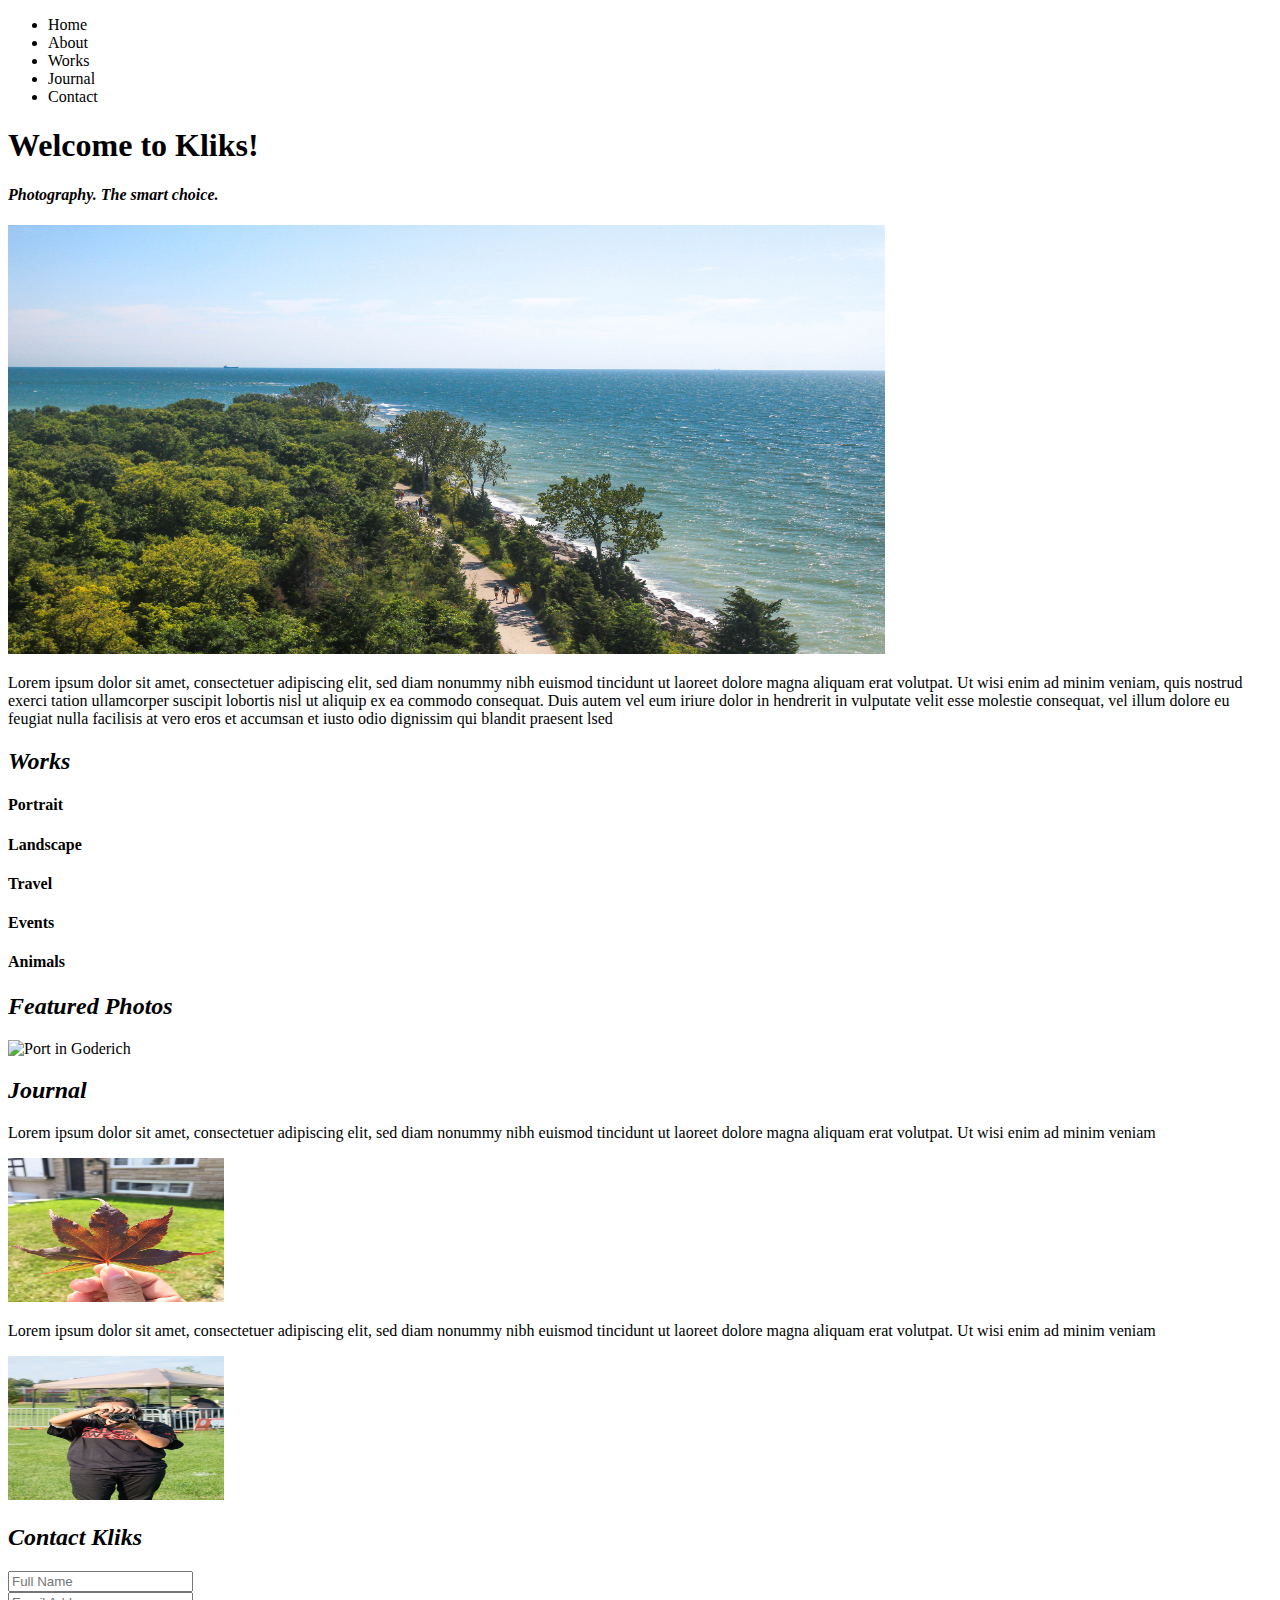
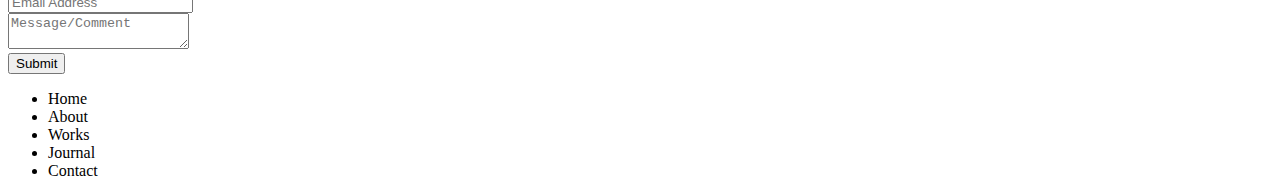
==== index.html @ 3dd7a5d6 "First update - adding all the files and images" ====
<!DOCTYPE html>
<html lang="en">
<head>
    <meta charset="UTF-8">
    <meta http-equiv="X-UA-Compatible" content="IE=edge">
    <meta name="viewport" content="width=device-width, initial-scale=1.0">
    <link href="css/main.css" rel="stylesheet" type="text/css">
    <link rel="icon" type="image/png" href="images/favicon.ico"/>
    <title>Welcome to Kliks Photograhy</title>
</head>
<body>
    <h1 class="hidden">Welcome to Kliks Photography</h1>
    <a class="hidden" href="#content">Skip to content</a>
    <header>
        <nav aria-label="Main Navigation">
            <h3 class="hidden">Main Navigation</h3>
            <ul>
                <li>Home</li>
                <li>About</li>
                <li>Works</li>
                <li>Journal</li>
                <li>Contact</li>
            </ul>
            <h1> Welcome to Kliks!</h1>
            <h4><i>Photography. The smart choice.</i></h4>
        </nav>
    </header>
    <main id="content">
            <img src="images/homepage_banner.jpg" alt="Forest in the middle of the water" width="877" height="429">
        <section>
            <h2 class="hidden">Overview of the website</h2>
            <p>Lorem ipsum dolor sit amet, consectetuer adipiscing elit, sed diam nonummy nibh euismod tincidunt ut laoreet dolore magna aliquam erat volutpat. Ut wisi enim ad minim veniam, quis nostrud exerci tation ullamcorper suscipit lobortis nisl ut aliquip ex ea commodo consequat. Duis autem vel eum iriure dolor in hendrerit in vulputate velit esse molestie consequat, vel illum dolore eu feugiat nulla facilisis at vero eros et accumsan et iusto odio dignissim qui blandit praesent lsed</p>
        </section>
        <nav aria-label="Overview for Works">
            <h2><i>Works</i></h2>
            <h4>Portrait</h4>
            <h4>Landscape</h4>
            <h4>Travel</h4>
            <h4>Events</h4>
            <h4>Animals</h4>
        </nav>
         <nav aria-label="Compilation of Featured Photos">
            <h2><i>Featured Photos</i></h2>
            <section>
                <h3 class="hidden">Compiled Photos to Display in the Homepage</h3>
                <img src="images/featured_photos_homepage.jpg" alt="Port in Goderich" width="864" height="615">
            </section>
        </nav>
        <nav aria-label="List of Most Recent Journal">
            <h2><i>Journal</i></h2>
            <section>
                <h3 class="hidden">Overview for Journal</h3>
                <p>Lorem ipsum dolor sit amet, consectetuer adipiscing elit, sed diam nonummy nibh euismod tincidunt ut laoreet dolore magna aliquam erat volutpat. Ut wisi enim ad minim veniam</p>
                <img src="images/journal_two.jpeg" alt="Port in Goderich" width="216" height="144">
                <p>Lorem ipsum dolor sit amet, consectetuer adipiscing elit, sed diam nonummy nibh euismod tincidunt ut laoreet dolore magna aliquam erat volutpat. Ut wisi enim ad minim veniam</p>
                <img src="images/journal_three.jpeg" alt="Port in Goderich" width="216" height="144">
            </section>
        </nav>
        <nav aria-label="Contact Form in the Homepage">
            <h2><i>Contact Kliks</i></h2>
            <section>
                <h3 class="hidden">Contact Form</h3>
                <form action="email.php" method="POST" enctype="text/plain">
                    <input name="fullName" type="text" placeholder="Full Name"><br>
                   <input name="emailAddress" type="text" placeholder="Email Address"><br>
                    <textarea name="msg" placeholder=Message/Comment></textarea><br>
                    <input name="submit" type="submit" value="Submit">
                </form>
            </section>
        </nav>
        <footer>
            <nav aria-label="Footer Navigation">
                <h3 class="hidden">Footer Navigation</h3>
                <ul>
                    <li>Home</li>
                    <li>About</li>
                    <li>Works</li>
                    <li>Journal</li>
                    <li>Contact</li>
                </ul>
                </nav>
        </footer>
        </main>
</body>
</html>
---- css/main.css ----
.hidden {
    display: none;
}
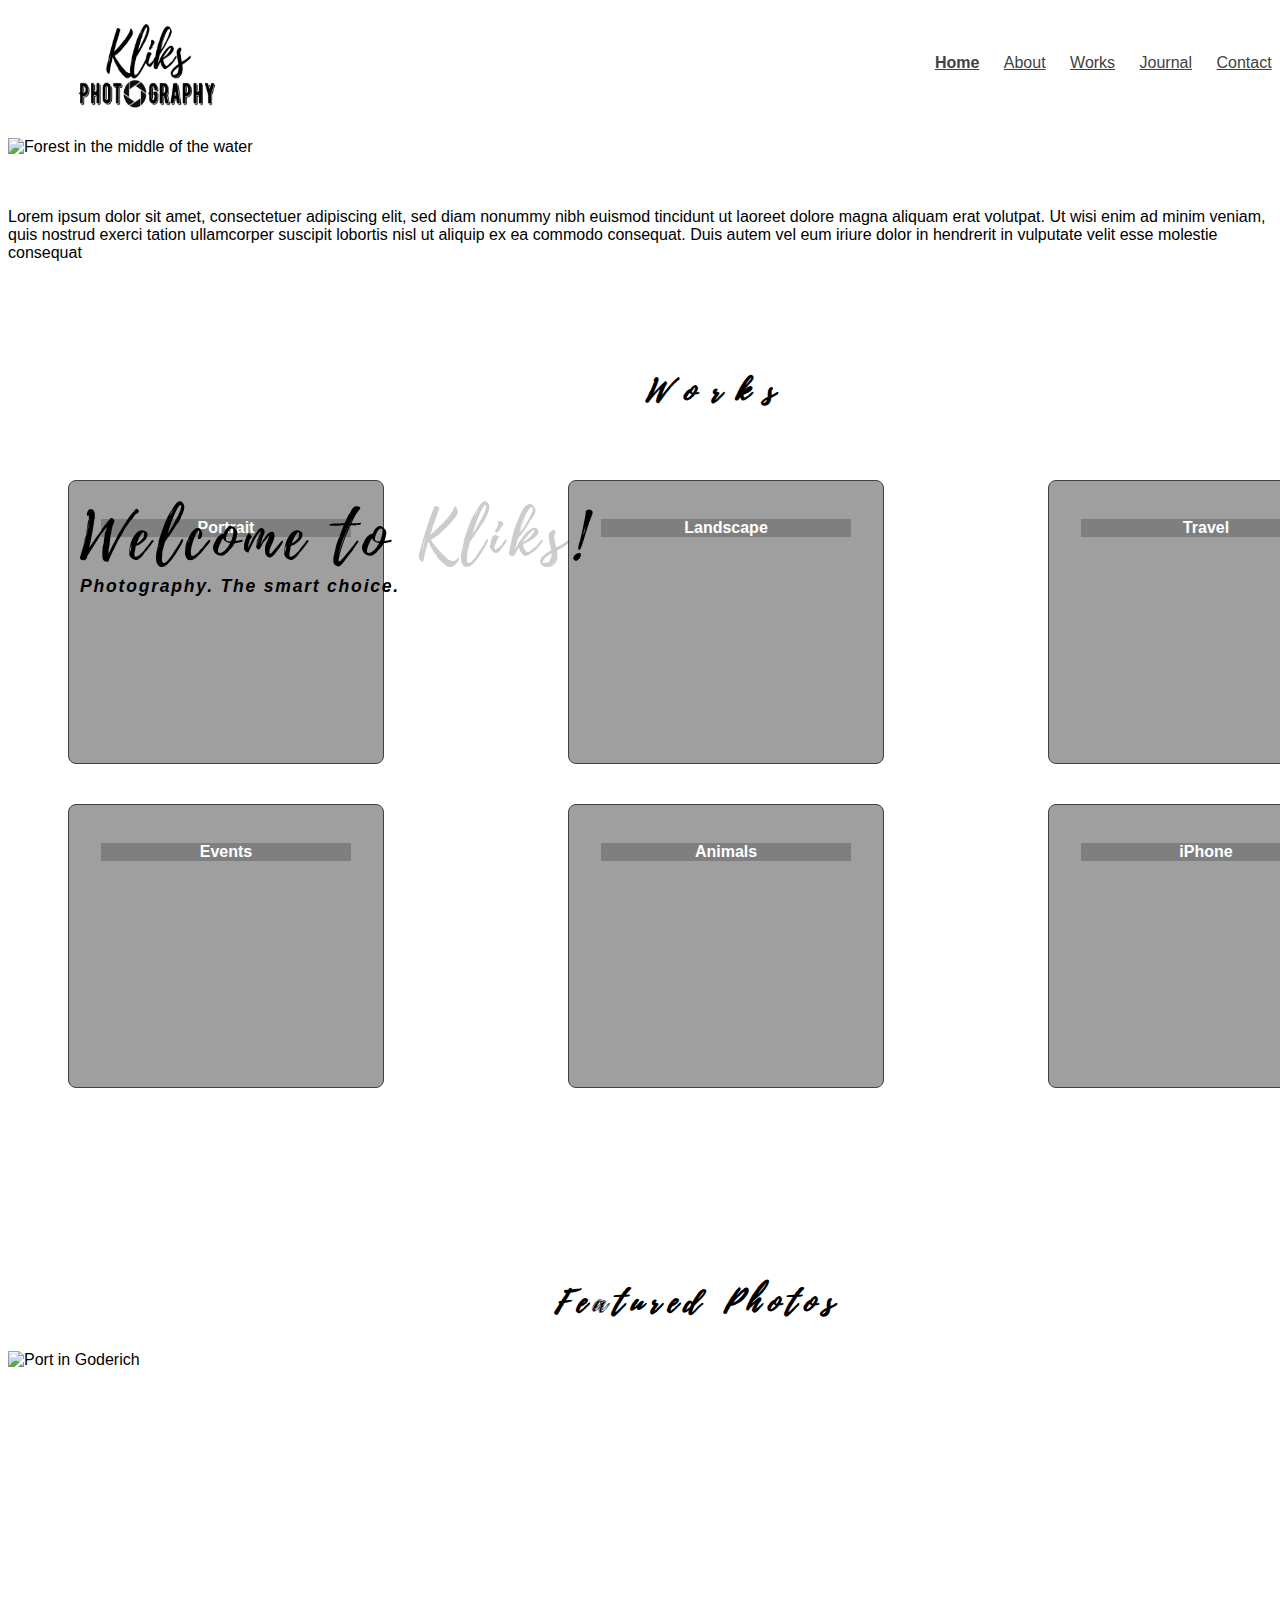
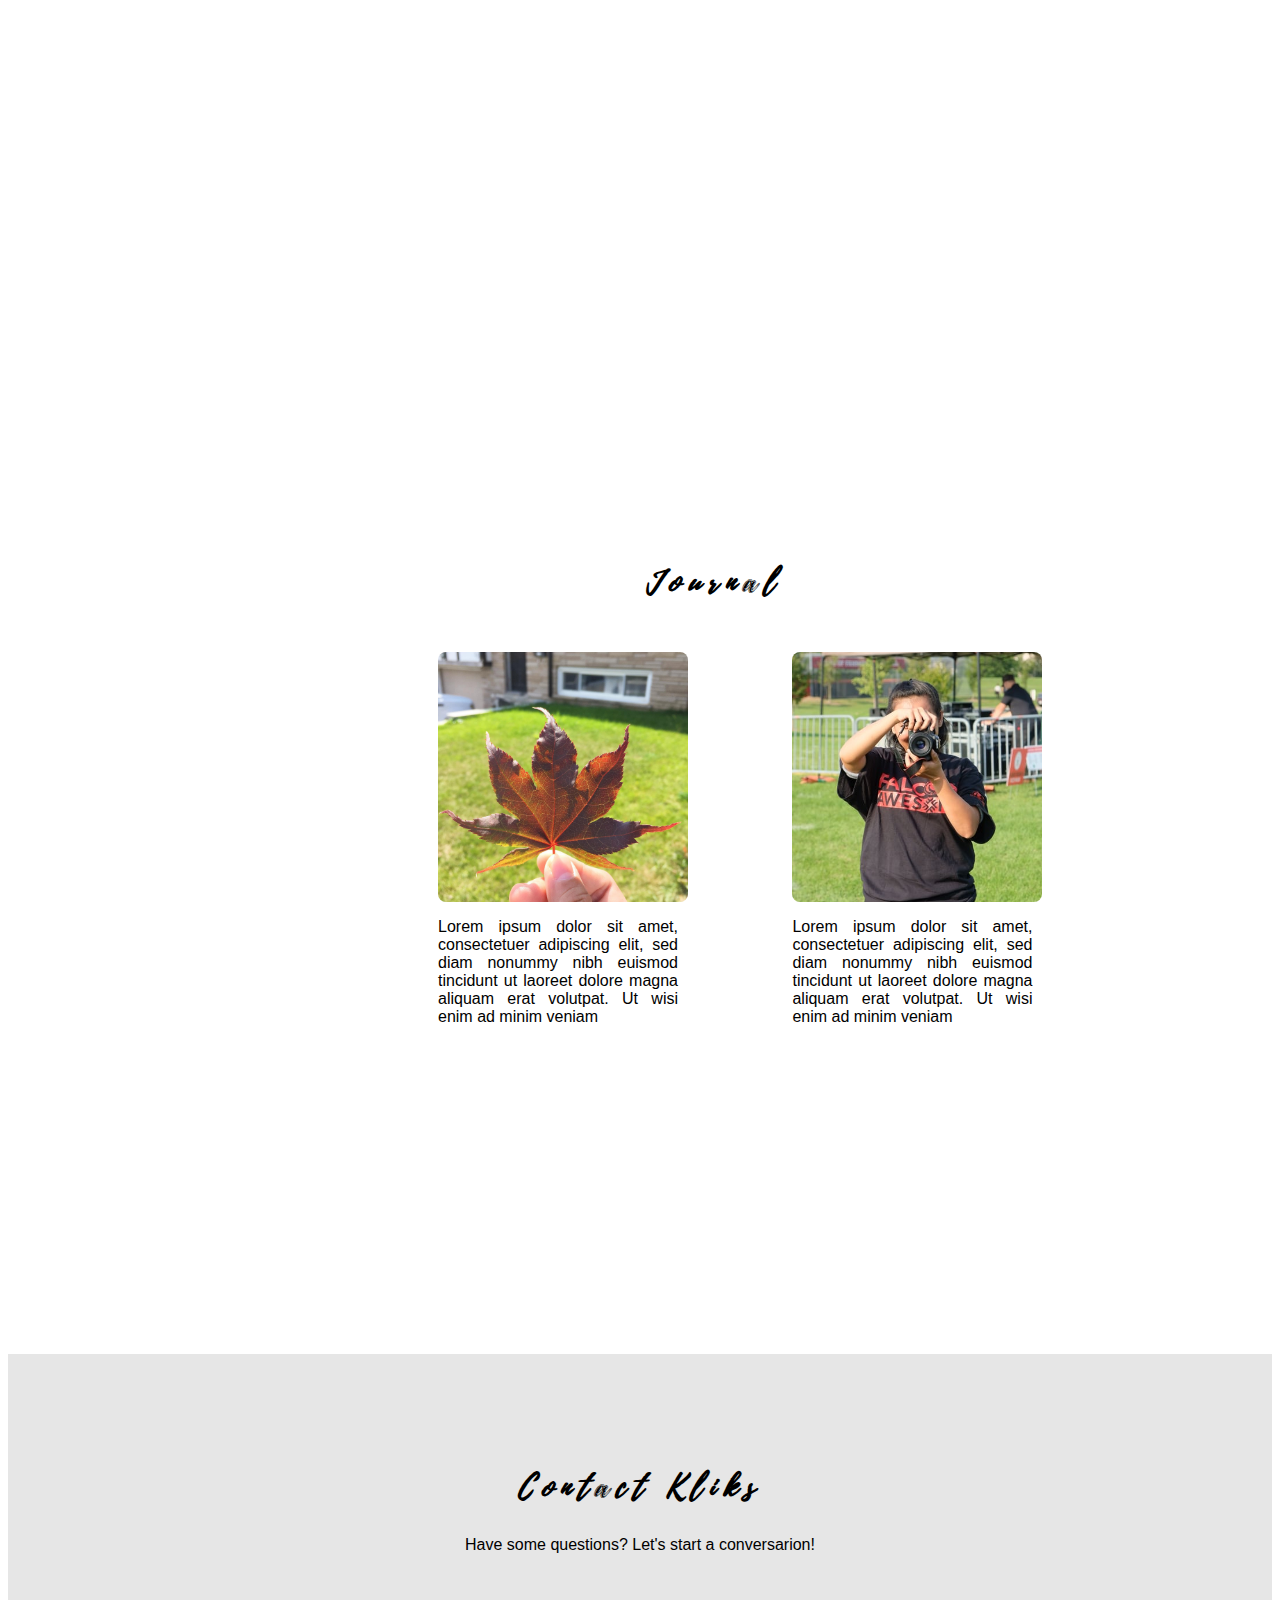
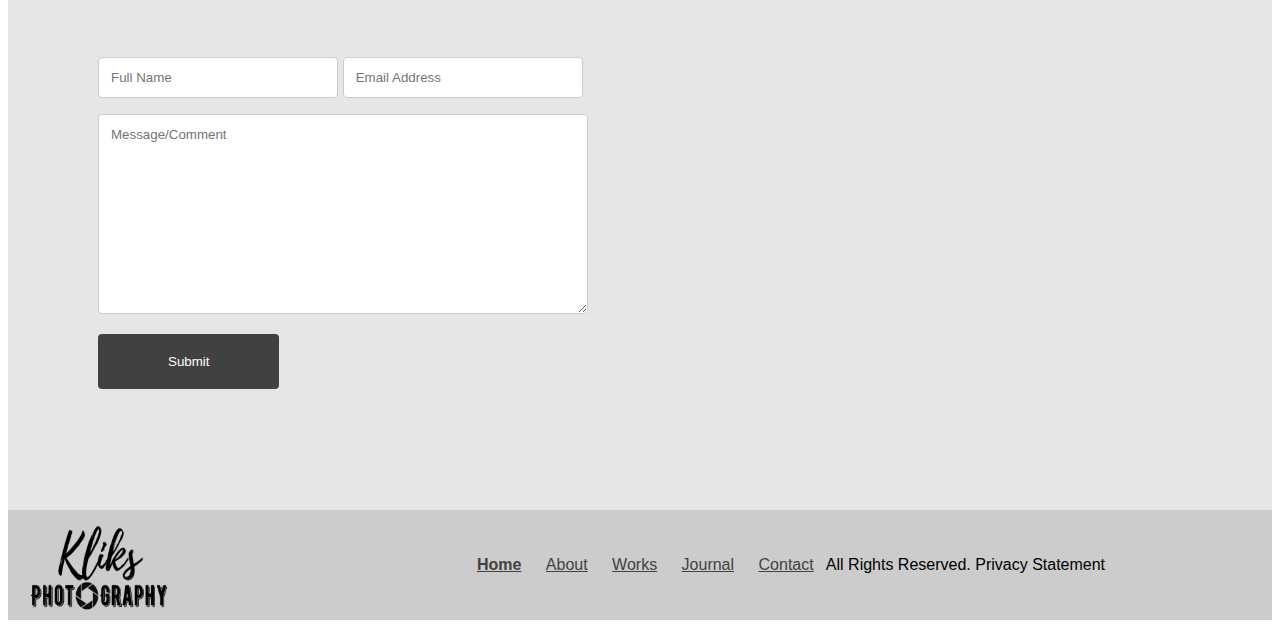
==== commit 29c6c62b: "adding files and folders for FIP" ====
--- a/index.html
+++ b/index.html
@@ -5,6 +5,7 @@
     <meta http-equiv="X-UA-Compatible" content="IE=edge">
     <meta name="viewport" content="width=device-width, initial-scale=1.0">
     <link href="css/main.css" rel="stylesheet" type="text/css">
+    <link href="https://fonts.googleapis.com/css2?family=Dancing+Script&display=swap" rel="stylesheet">
     <link rel="icon" type="image/png" href="images/favicon.ico"/>
     <title>Welcome to Kliks Photograhy</title>
 </head>
@@ -12,73 +13,123 @@
     <h1 class="hidden">Welcome to Kliks Photography</h1>
     <a class="hidden" href="#content">Skip to content</a>
     <header>
-        <nav aria-label="Main Navigation">
+        <div class="logo-con">
+            <a href="kliksphotography.com"> <img src="images/kliks-logo1.png" class="logo-img" alt="Logo of Kliks Photoraphy"> </a> 
+       </div>
+        <nav class="header-nav" aria-label="Main Navigation">
             <h3 class="hidden">Main Navigation</h3>
-            <ul>
-                <li>Home</li>
-                <li>About</li>
-                <li>Works</li>
-                <li>Journal</li>
-                <li>Contact</li>
+            <ul class="header-nav-ul">
+                <li><b><a href="">Home</a></b></li>
+                <li><a href="">About</a></li>
+                <li><a href="">Works</a></li>
+                <li><a href="">Journal</a></li>
+                 <li><a href="">Contact</a></li>
             </ul>
-            <h1> Welcome to Kliks!</h1>
-            <h4><i>Photography. The smart choice.</i></h4>
         </nav>
     </header>
     <main id="content">
-            <img src="images/homepage_banner.jpg" alt="Forest in the middle of the water" width="877" height="429">
+        <nav>
+        <h2 class="banner-text-main"> Welcome to <span>Kliks</span>!</h2>
+        <h4 class="banner-sub-text"><i>Photography. The smart choice.</i></h4>
+            <img src="images/homepage_banner.png" class="banner-img-con" alt="Forest in the middle of the water">
+        </nav>
         <section>
             <h2 class="hidden">Overview of the website</h2>
-            <p>Lorem ipsum dolor sit amet, consectetuer adipiscing elit, sed diam nonummy nibh euismod tincidunt ut laoreet dolore magna aliquam erat volutpat. Ut wisi enim ad minim veniam, quis nostrud exerci tation ullamcorper suscipit lobortis nisl ut aliquip ex ea commodo consequat. Duis autem vel eum iriure dolor in hendrerit in vulputate velit esse molestie consequat, vel illum dolore eu feugiat nulla facilisis at vero eros et accumsan et iusto odio dignissim qui blandit praesent lsed</p>
+            <br> <br>
+            <p>Lorem ipsum dolor sit amet, consectetuer adipiscing elit, sed diam nonummy nibh euismod tincidunt ut laoreet dolore magna aliquam erat volutpat. Ut wisi enim ad minim veniam, quis nostrud exerci tation ullamcorper suscipit lobortis nisl ut aliquip ex ea commodo consequat. Duis autem vel eum iriure dolor in hendrerit in vulputate velit esse molestie consequat</p>
+           
         </section>
-        <nav aria-label="Overview for Works">
-            <h2><i>Works</i></h2>
-            <h4>Portrait</h4>
-            <h4>Landscape</h4>
-            <h4>Travel</h4>
-            <h4>Events</h4>
-            <h4>Animals</h4>
-        </nav>
-         <nav aria-label="Compilation of Featured Photos">
-            <h2><i>Featured Photos</i></h2>
+        <div class="works-con">
+            <h2 class="works-title"><i>Works</i></h2>
+            <div class="portrait-con"><h4 class="portrait-text">Portrait</h4></div>
+            <div class="landscape-con"><h4 class="landscape-text">Landscape</h4></div>
+            <div class="travel-con"><h4 class="travel-text">Travel</h4></div>
+            <div class="events-con"><h4 class="travel-text">Events</h4></div>
+            <div class="animals-con"><h4 class="travel-text">Animals</h4></div>
+            <div class="iphone-con"><h4 class="iphone-text">iPhone</h4></div>
+        </div>
+         <nav class ="featured-con">
+            <h2 class="featured-text"><i>Featured Photos</i></h2>
             <section>
                 <h3 class="hidden">Compiled Photos to Display in the Homepage</h3>
-                <img src="images/featured_photos_homepage.jpg" alt="Port in Goderich" width="864" height="615">
+                <img src="images/featured_photos_homepage.jpg" class="featured-banner" alt="Port in Goderich">
             </section>
         </nav>
-        <nav aria-label="List of Most Recent Journal">
-            <h2><i>Journal</i></h2>
+        <nav class="journal-parent">
+            <h2 class="journal-text"><i>Journal</i></h2>
             <section>
                 <h3 class="hidden">Overview for Journal</h3>
-                <p>Lorem ipsum dolor sit amet, consectetuer adipiscing elit, sed diam nonummy nibh euismod tincidunt ut laoreet dolore magna aliquam erat volutpat. Ut wisi enim ad minim veniam</p>
-                <img src="images/journal_two.jpeg" alt="Port in Goderich" width="216" height="144">
-                <p>Lorem ipsum dolor sit amet, consectetuer adipiscing elit, sed diam nonummy nibh euismod tincidunt ut laoreet dolore magna aliquam erat volutpat. Ut wisi enim ad minim veniam</p>
-                <img src="images/journal_three.jpeg" alt="Port in Goderich" width="216" height="144">
+            <div>
+                <div class="journal-container-01 journal-container">
+                    <div class="journal journal-01"></div>
+                    <p class="journal-text-01">Lorem ipsum dolor sit amet, consectetuer adipiscing elit, sed diam nonummy nibh euismod tincidunt ut laoreet dolore magna aliquam erat volutpat. Ut wisi enim ad minim veniam</p>
+                </div>
+                <div class="journal-container">
+                    <div class="journal journal-02"></div>
+                    <p class="journal-text-02">Lorem ipsum dolor sit amet, consectetuer adipiscing elit, sed diam nonummy nibh euismod tincidunt ut laoreet dolore magna aliquam erat volutpat. Ut wisi enim ad minim veniam</p>
+                </div>
+                <!-- <img src="images/journal_two.jpeg" class="journal-02" alt="Port in Goderich"> -->
+            </div>
             </section>
         </nav>
-        <nav aria-label="Contact Form in the Homepage">
-            <h2><i>Contact Kliks</i></h2>
+        <!-- <nav class="contact-con">
+            <h2 class="contact-text"><i>Contact Kliks</i></h2>
             <section>
                 <h3 class="hidden">Contact Form</h3>
+            <div class="contact-form">
                 <form action="email.php" method="POST" enctype="text/plain">
                     <input name="fullName" type="text" placeholder="Full Name"><br>
                    <input name="emailAddress" type="text" placeholder="Email Address"><br>
                     <textarea name="msg" placeholder=Message/Comment></textarea><br>
                     <input name="submit" type="submit" value="Submit">
                 </form>
+            </div>
             </section>
-        </nav>
+        </nav> -->
         <footer>
-            <nav aria-label="Footer Navigation">
-                <h3 class="hidden">Footer Navigation</h3>
-                <ul>
-                    <li>Home</li>
-                    <li>About</li>
-                    <li>Works</li>
-                    <li>Journal</li>
-                    <li>Contact</li>
-                </ul>
-                </nav>
+            <section class="footer-container">
+                <h2 class="contact-text txt-center"><i>Contact Kliks</i></h2>
+                <p class="txt-center">Have some questions? Let's start a conversarion!</p>
+                <br><br>
+                <div class="col-half">
+                    <div class="contact-con">
+                        <h3 class="hidden">Contact Form</h3>
+                        <div class="contact-form">
+                            <form action="email.php" method="POST" enctype="text/plain">
+                                <input name="fullName" type="text" placeholder="Full Name" class="col-half">
+                                <input name="emailAddress" type="text" placeholder="Email Address" class="col-half">
+                                <textarea name="msg" placeholder=Message/Comment></textarea><br>
+                                <input name="submit" type="submit" value="Submit">
+                            </form>
+                        </div>
+                    </div>
+                </div>
+                <div class="col-half">
+                    <iframe src="https://www.google.com/maps/embed?pb=!1m18!1m12!1m3!1d186905.53562996848!2d-81.38870447590803!3d42.94879559486237!2m3!1f0!2f0!3f0!3m2!1i1024!2i768!4f13.1!3m3!1m2!1s0x882ef20ea88d9b0b%3A0x28c7d7699a056b95!2sLondon%2C%20ON!5e0!3m2!1sen!2sca!4v1636772631624!5m2!1sen!2sca" width="600" height="450" style="border:0;" allowfullscreen="" loading="lazy"></iframe>
+                </div>
+            </section>
+            <section class="footer-bottom">
+                <h2 class="hidden">Footer</h3>
+                <div class="col-30">
+                    <a href="kliksphotography.com"> <img src="images/kliks-logo1.png" class="logo-img" alt="Logo of Kliks Photoraphy"> </a> 
+                </div>
+                <div class="col-30">
+                    <nav class="footer-nav">
+                        <h3 class="hidden">Footer Navigation</h3>
+                        <ul class="footer-nav-ul">
+                            <li><b><a href="">Home</a></b></li>
+                            <li><a href="">About</a></li>
+                            <li><a href="">Works</a></li>
+                            <li><a href="">Journal</a></li>
+                            <li><a href="">Contact</a></li>
+                        </ul>
+                    </nav>
+                </div>
+                <div class="col-30">
+                    <p>All Rights Reserved. Privacy Statement</p>
+                </div>
+                
+            </section>
         </footer>
         </main>
 </body>
--- a/css/main.css
+++ b/css/main.css
@@ -1,3 +1,439 @@
+
+/* --------------------------------- Generic CSS --------------------------------- */
+
 .hidden {
     display: none;
+}
+
+ @font-face {
+    font-family: "banner-main-font";
+    src: url("../assets/PlaylistScript.otf");
+  }
+
+ body {
+     font-family: "Open sans", sans-serif;
+}
+
+a:visited {
+   color:rgb(66, 65, 65);
+}
+
+
+.col-half{
+   display: inline-block;
+   width: 49%;
+   vertical-align: middle;
+}
+
+.col-30{
+   display: inline-block;
+   width: 32%;
+   vertical-align: middle;
+}
+
+
+.txt-center{
+   text-align: center;
+}
+
+/* --------------------------------- Header --------------------------------- */
+
+.logo-con {
+    display: inline-block;
+    width: 200px;
+    height: 130px;
+    margin-left: 3em;
+}
+
+ .logo-img {
+    padding-top: 1em;
+    padding-left: 1em;
+    width: 150px;
+    height: 90px;
+}
+
+ .header-nav {
+   
+    display: inline-block;
+    width: 80%;
+    height: 100px;
+    vertical-align: top;
+    margin-top: 30px;
+}
+
+ .header-nav-ul {
+    float: right;
+}
+
+ .header-nav-ul li {
+    display: inline-block;
+    margin-left: 20px;
+}
+
+/* --------------------------------- Footer --------------------------------- */
+
+footer{
+   margin-top: 10%;
+}
+
+.contact-con {
+   padding: 20px 40px;
+   vertical-align: top;
+   padding-bottom: 40px;
+}
+
+.contact-text {
+   letter-spacing: .25em;
+   margin-top: 2em;
+   font-family: 'banner-main-font';
+   font-size: 1.9em;
+}
+textarea {
+   width: 100%;
+   height: 200px;
+}
+
+input[type=text], select, textarea {
+   padding: 12px;
+   border: 1px solid #ccc;
+   border-radius: 4px;
+   box-sizing: border-box;
+   margin-bottom: 16px;
+   font-family: inherit;
+}
+   
+input[type=submit] {
+   background-color:rgb(66, 65, 65);
+   color: white;
+   border: none;
+   border-radius: 4px;
+   padding: 20px 70px;
+}
+   
+input[type=submit]:hover {
+   background-color:lightgray;
+}
+
+.footer-container {
+   padding: 50px;
+   background-color: #e6e6e6;
+}
+
+.footer-bottom{
+   background-color: #cccccc;
+}
+
+.logo-footer-img {
+   margin: 50px 3em;
+   width: 150px;
+   height: 90px;
+}
+.footer-nav {
+   vertical-align: top;
+}
+
+.footer-nav-ul li {
+   display: inline-block;
+   margin-left: 20px;
+}
+
+
+/* --------------------------------- Homepage --------------------------------- */
+
+.banner-img-con {
+    width: 100%;
+    height: 700px;
+ }
+
+ .banner-text-main {
+    position: absolute;
+    font-family: "banner-main-font";
+    font-weight: normal;
+    font-size: 4em;
+    left: 80px;
+    bottom: 260px;
+    letter-spacing: .10em;
+ }
+
+ .banner-sub-text {
+    position: absolute;
+    left: 80px;
+    bottom: 280px;
+    letter-spacing: .10em;
+    font-size: 1.10em;
+ }
+
+ span {
+    color:rgba(0,0,0, .2)
+  }
+
+ .works-con {
+    width: 1400px;
+    height: 850px;
+    /*background-color: gray;*/
+ }
+
+ .works-title {
+    letter-spacing: .50em;
+    display: inline-block;
+    margin-left: 21em;
+    margin-top: 3em;
+    font-family: 'banner-main-font';
+    font-size: 1.9em;
+}
+
+ .portrait-con {
+    background-color: rgb(159, 159, 159);
+    width: 250px;
+    height: 250px;
+    margin: 2.5em 60px;
+    border: .05em solid rgb(66, 65, 65);
+    padding: 1em 2em;
+    border-radius: .50em;
+}
+
+ .portrait-text {
+    color: white;
+    vertical-align: text-bottom;
+    text-align: center;
+    vertical-align: text-bottom;
+    background-color: rgba(0,0,0, .2);
+}
+
+ .landscape-con{
+    background-color: rgb(159, 159, 159);
+    width: 250px;
+    height: 250px;
+    margin-left: 560px;
+    margin-top: -324px;
+    border: .05em solid rgb(66, 65, 65);
+    padding: 1em 2em;
+    border-radius: .50em;
+ }
+
+ .landscape-text {
+    color: white;
+    vertical-align: text-bottom;
+    text-align: center;
+    vertical-align: text-bottom;
+    background-color: rgba(0,0,0, .2);
+}
+
+ .travel-con{
+    background-color: rgb(159, 159, 159);
+    width: 250px;
+    height: 250px;
+    margin-left: 1040px;
+    margin-top: -284px;
+    border: .05em solid rgb(66, 65, 65);
+    padding: 1em 2em;
+    border-radius: .50em;
+ }
+
+ .travel-text {
+    color: white;
+    vertical-align: text-bottom;
+    text-align: center;
+    vertical-align: text-bottom;
+    background-color: rgba(0,0,0, .2);
+}
+
+ .events-con {
+    background-color: rgb(159, 159, 159);
+    width: 250px;
+    height: 250px;
+    margin: 2.5em 60px;
+    border: .05em solid rgb(66, 65, 65);
+    padding: 1em 2em;
+    border-radius: .50em;
+}
+
+ .events-text {
+    color: white;
+    vertical-align: text-bottom;
+    text-align: center;
+    vertical-align: text-bottom;
+    background-color: rgba(0,0,0, .2);
+}
+
+ .animals-con{
+    background-color: rgb(159, 159, 159);
+    width: 250px;
+    height: 250px;
+    margin-left: 560px;
+    margin-top: -324px;
+    border: .05em solid rgb(66, 65, 65);
+    padding: 1em 2em;
+    border-radius: .50em;
+ }
+
+ .animals-text {
+    color: white;
+    vertical-align: text-bottom;
+    text-align: center;
+    vertical-align: text-bottom;
+    background-color: rgba(0,0,0, .2);
+}
+
+ .iphone-con{
+    background-color: rgb(159, 159, 159);
+    width: 250px;
+    height: 250px;
+    margin-left: 1040px;
+    margin-top: -284px;
+    border: .05em solid rgb(66, 65, 65);
+    padding: 1em 2em;
+    border-radius: .50em;
+ }
+
+ .iphone-text {
+    color: white;
+    vertical-align: text-bottom;
+    text-align: center;
+    vertical-align: text-bottom;
+    background-color: rgba(0,0,0, .2);
+}
+
+ .featured-con {
+    width: 1400px;
+    height: 850px;
+    /*background-color: lightslategray*/
+}
+
+.featured-text {
+   letter-spacing: .25em;
+   display: inline-block;
+   margin-left: 18em;
+   margin-top: 5em;
+   font-family: 'banner-main-font';
+   font-size: 1.9em;
+}
+
+.featured-banner {
+   width: 100%;
+   height: 700px;
+}
+
+.journal-parent {
+   /* background-color:rgb(159, 159, 159); */
+   width: 1400px;
+   height: 850px;
+
+}
+
+.journal-text {
+   letter-spacing: .25em;
+   display: inline-block;
+   margin-left: 21em;
+   margin-top: 6em;
+   font-family: 'banner-main-font';
+   font-size: 1.9em;
+}
+
+.journal {
+   margin-top: 20px;
+   height: 250px;
+   width: 250px;
+   background-size: cover;
+   background-repeat: no-repeat;
+   background-position: center;
+   align-content: center;
+   border-radius: .50em;
+}
+
+.journal-container{
+   display: inline-block;
+   margin-right: 100px;
+}
+
+.journal-container-01 {
+  margin-left: 430px;
+}
+
+
+.journal-01 {
+   background-image: url("../images/journal_one.jpeg");
+      /* width: 250px;
+      height: 250px;
+      margin-left: 15em;
+      margin-top: 1em;
+      border-radius: .50em; */
+}
+
+.journal-text-01 {
+   text-align: justify;
+   width: 240px;
+   height: 10px;
+   
+}
+
+.journal-02 {
+   background-image: url("../images/journal_two.jpeg");
+   /* width: 250px;
+   height: 250px;
+   margin-left: 52em;
+   margin-top: -48em;
+   border-radius: .50em; */
+}
+   
+
+.journal-text-02 {
+   text-align: justify;
+   width: 240px;
+   height: 10px;
+ 
+}
+
+
+/* --------------------------------- About Page --------------------------------- */
+
+
+.hello-there-text {
+   /* background-color: burlywood; */
+   font-family: "banner-main-font";
+   text-align: center;
+   font-size: 10em;
+   font-weight:100;
+   letter-spacing: .10em;
+}
+
+.hello-there-con {
+   width: 100%;
+   height: 210px;
+   margin-top: 100px;
+}
+
+.about-page-main-text {
+   text-decoration:rgb(77, 77, 77);
+   text-align: center;
+   margin-bottom: 100px;
+}
+
+.about-titles {
+   text-align: center;
+   font-size: 40px;
+   text-decoration:rgb(77, 77, 77);
+   font-weight: lighter;
+}
+
+.about-dianne-page {
+   background-color:wheat;
+   display: inline-block;
+   width: 100%;
+   height: 900px;
+}
+
+.meet-dianne-text {
+   height: 300px;
+   padding: 50px;
+   box-sizing: border-box;
+}
+
+.dianne-gallery {
+   background-color: #f7f7f7;
+   vertical-align: top;
+}
+
+.dianne-gallery img{
+   max-width: 31%;
 }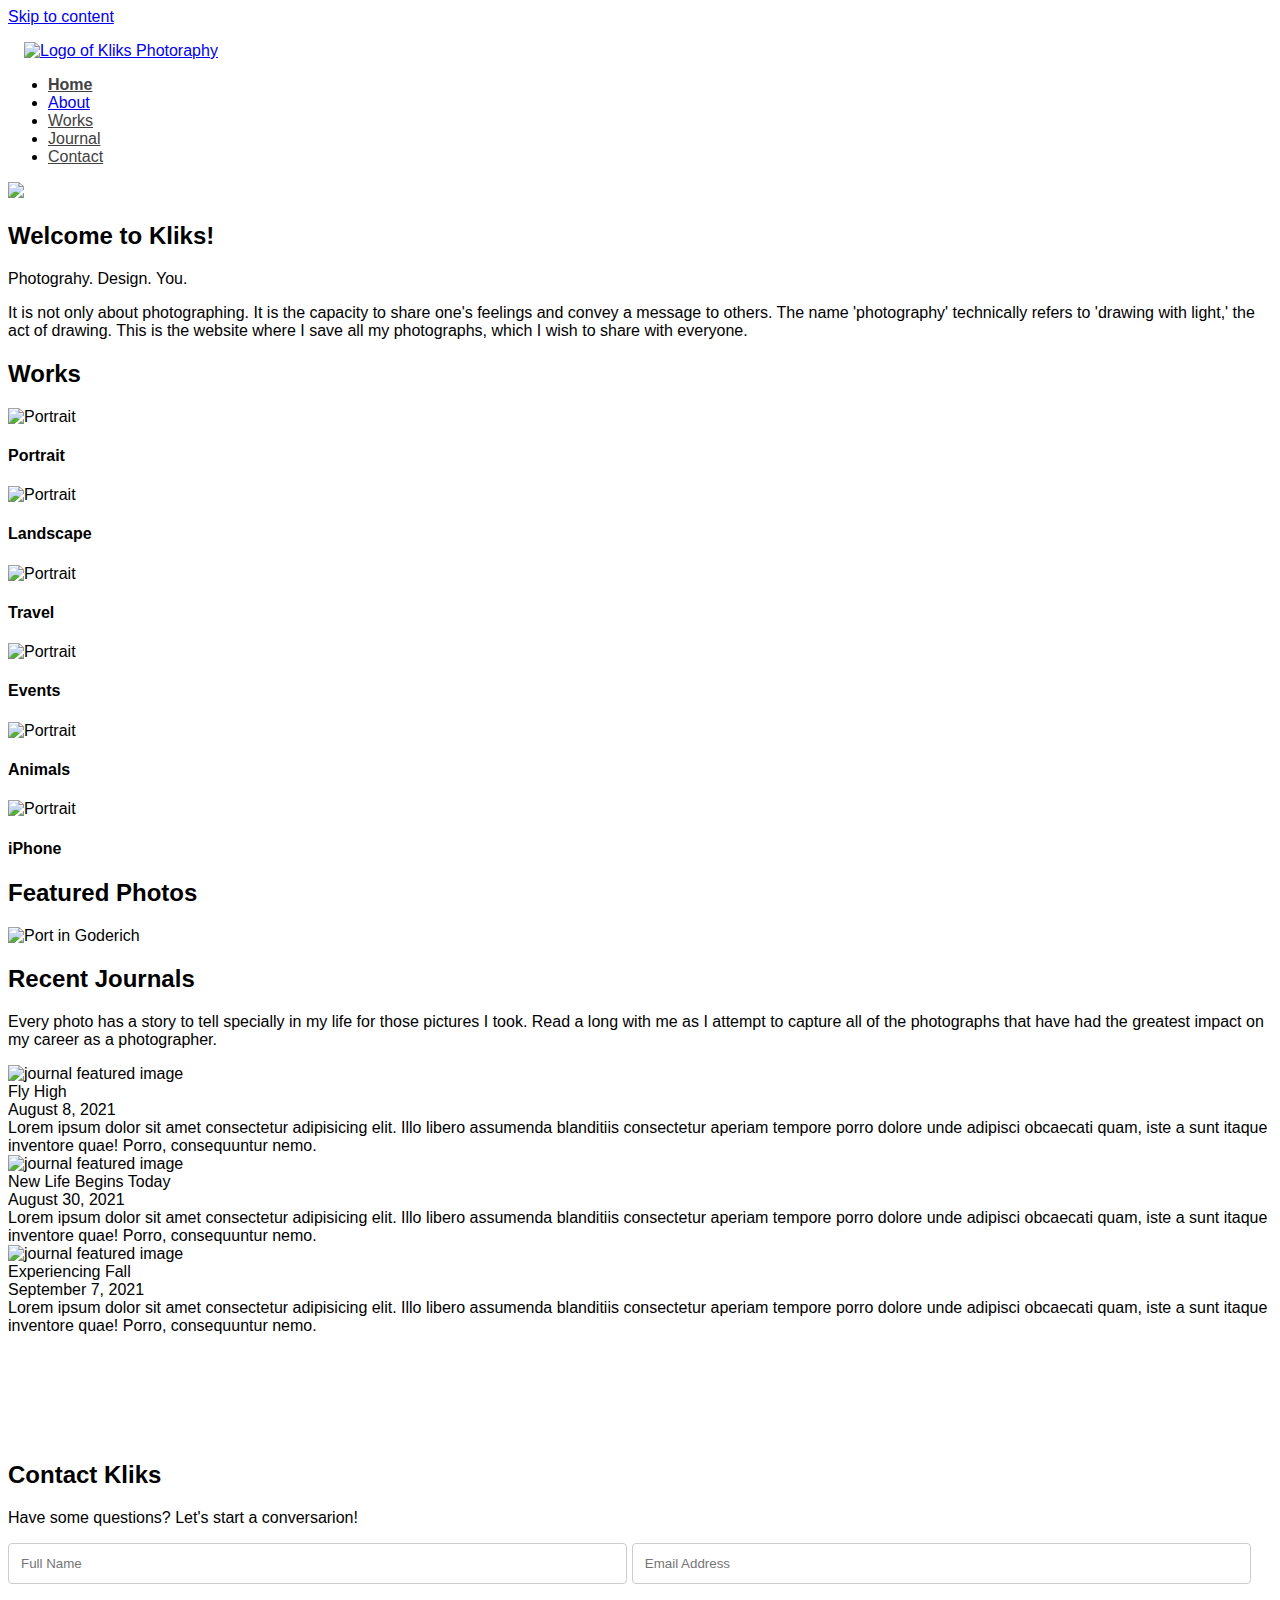
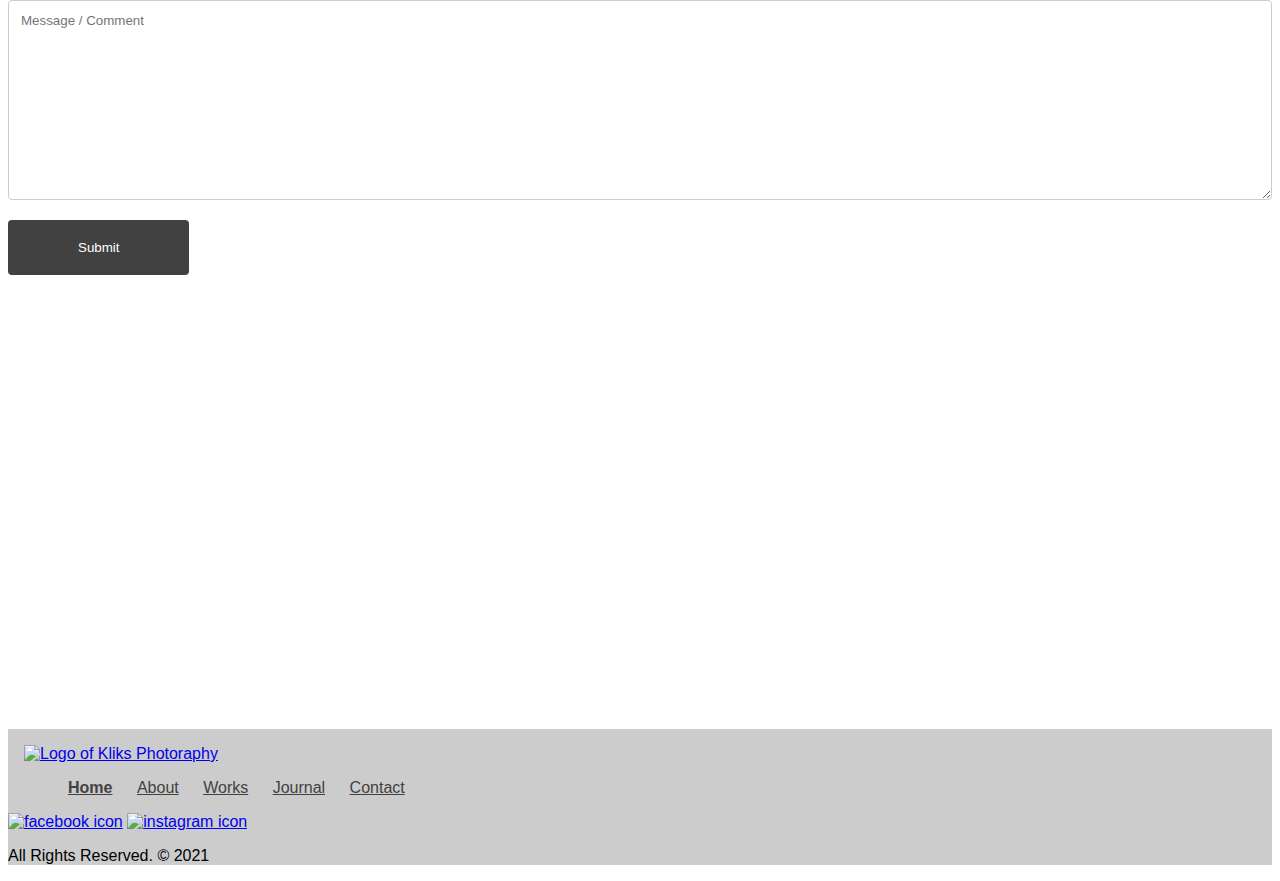
==== commit 9faf8f97: "working on my FIP - index page" ====
--- a/index.html
+++ b/index.html
@@ -6,131 +6,154 @@
     <meta name="viewport" content="width=device-width, initial-scale=1.0">
     <link href="css/main.css" rel="stylesheet" type="text/css">
     <link href="https://fonts.googleapis.com/css2?family=Dancing+Script&display=swap" rel="stylesheet">
-    <link rel="icon" type="image/png" href="images/favicon.ico"/>
+    <link rel="icon" type="image/png" href="assets/icons/favicon.ico"/>
     <title>Welcome to Kliks Photograhy</title>
 </head>
-<body>
-    <h1 class="hidden">Welcome to Kliks Photography</h1>
-    <a class="hidden" href="#content">Skip to content</a>
-    <header>
-        <div class="logo-con">
-            <a href="kliksphotography.com"> <img src="images/kliks-logo1.png" class="logo-img" alt="Logo of Kliks Photoraphy"> </a> 
-       </div>
-        <nav class="header-nav" aria-label="Main Navigation">
-            <h3 class="hidden">Main Navigation</h3>
-            <ul class="header-nav-ul">
-                <li><b><a href="">Home</a></b></li>
-                <li><a href="">About</a></li>
-                <li><a href="">Works</a></li>
-                <li><a href="">Journal</a></li>
-                 <li><a href="">Contact</a></li>
-            </ul>
+<body class="site homepage">
+    <h1 class="hidden">Welcome to Kliks!</h1>
+    <a class="skip-link screen-reader-text" href="#content">Skip to content</a>
+
+    <header class="head grid">
+        <div class="logo"> <a href="kliksphotography.com"> <img src="assets/logo/kliks_logo.jpg" class="logo-img" alt="Logo of Kliks Photoraphy"> </a></div>
+        <nav class="nav gcol-3-2" aria-label="Main site navigation">
+            <h2 class="hidden">Main Navigation</h2>
+            <nav class="main-nav-container" aria-label="Main Navigation">
+                <h3 class="hidden">Main Navigation</h3>
+                <ul class="main-nav-ul">
+                    <li><b><a href="">Home</a></b></li>
+                    <li><a href="#">About</a></li>
+                    <li><a href="">Works</a></li>
+                    <li><a href="">Journal</a></li>
+                    <li><a href="">Contact</a></li>
+                </ul>
+            </nav>
         </nav>
     </header>
-    <main id="content">
-        <nav>
-        <h2 class="banner-text-main"> Welcome to <span>Kliks</span>!</h2>
-        <h4 class="banner-sub-text"><i>Photography. The smart choice.</i></h4>
-            <img src="images/homepage_banner.png" class="banner-img-con" alt="Forest in the middle of the water">
-        </nav>
-        <section>
-            <h2 class="hidden">Overview of the website</h2>
-            <br> <br>
-            <p>Lorem ipsum dolor sit amet, consectetuer adipiscing elit, sed diam nonummy nibh euismod tincidunt ut laoreet dolore magna aliquam erat volutpat. Ut wisi enim ad minim veniam, quis nostrud exerci tation ullamcorper suscipit lobortis nisl ut aliquip ex ea commodo consequat. Duis autem vel eum iriure dolor in hendrerit in vulputate velit esse molestie consequat</p>
-           
+    
+    <main id="content" class="grid">
+        <section class="hero homepage-hero">
+            <div class="hero-img grid gcol-1-4">
+                <img class="gcol-1 grow-1" src="images/banner_homepage.jpg">
+                <div class="gcol-1 grow-1 banner-text homepage-text">
+                    <h2>Welcome to Kliks!</h2>
+                    <p>Photograhy. Design. You.</p>    
+                </div>
+            </div>
         </section>
-        <div class="works-con">
-            <h2 class="works-title"><i>Works</i></h2>
-            <div class="portrait-con"><h4 class="portrait-text">Portrait</h4></div>
-            <div class="landscape-con"><h4 class="landscape-text">Landscape</h4></div>
-            <div class="travel-con"><h4 class="travel-text">Travel</h4></div>
-            <div class="events-con"><h4 class="travel-text">Events</h4></div>
-            <div class="animals-con"><h4 class="travel-text">Animals</h4></div>
-            <div class="iphone-con"><h4 class="iphone-text">iPhone</h4></div>
-        </div>
-         <nav class ="featured-con">
-            <h2 class="featured-text"><i>Featured Photos</i></h2>
-            <section>
-                <h3 class="hidden">Compiled Photos to Display in the Homepage</h3>
-                <img src="images/featured_photos_homepage.jpg" class="featured-banner" alt="Port in Goderich">
-            </section>
-        </nav>
-        <nav class="journal-parent">
-            <h2 class="journal-text"><i>Journal</i></h2>
-            <section>
-                <h3 class="hidden">Overview for Journal</h3>
+        <section class="about">
+            <div class="grid grid-column-3-inner">
+                <h2 class="hidden">Overview of the website</h2>
+                <p class="gcol-2">It is not only about photographing. It is the capacity to share one's feelings and convey a message to others. The name 'photography' technically refers to 'drawing with light,' the act of drawing. This is the website where I save all my photographs, which I wish to share with everyone. </p>
+            </div>
+        </section>
+        <section class="works">
+            <h2 class="sections-title grid grow-1 gcol-2">Works</h2>
+            <div class="grid grid-column-3 work-items">
+                <div class="item portrait-img">
+                    <img src="images/thumbnail_portrait.jpg" alt="Portrait">
+                    <h4 class="work-title">Portrait</h4>
+                </div>
+                <div class="item landscape-img">
+                    <img src="images/thumbnail_landscape.jpg" alt="Portrait">
+                    <h4 class="work-title">Landscape</h4>
+                </div>
+                <div class="item travel-img">
+                    <img src="images/thumbnail_travel.jpg" alt="Portrait">
+                    <h4 class="work-title">Travel</h4>
+                </div>
+                <div class="item events-img">
+                    <img src="images/thumbnail_events.jpg" alt="Portrait">
+                    <h4 class="work-title">Events</h4>
+                </div>
+                <div class="item animals-img">
+                    <img src="images/thumbnail_animals.jpg" alt="Portrait">
+                    <h4 class="work-title">Animals</h4>
+                </div>
+                <div class="item iphone-img">
+                    <img src="images/thumbnail_iPhone.jpg" alt="Portrait">
+                    <h4 class="work-title">iPhone</h4>
+                </div>
+
+            </div>
+        </section>
+        <section class="featured-photos">
+            <h2 class="sections-title gcol-2">Featured Photos</h2>
+            <img src="images/featured_photo.jpg" class="featured-banner" alt="Port in Goderich">
+        </section>
+        <section class="featured-photos">
+            <div class="gcol-2 sections-title-container">
+                <h2 class="sections-title with-subtext">Recent Journals</h2>
+                <p>Every photo has a story to tell specially in my life for those pictures I took. Read a long with me as I attempt to capture all of the photographs that have had the greatest impact on my career as a photographer.</p>
+            </div>
+            <div class="gcol-2 grid journals">
+                <div class="journal-item">
+                    <img src="images/journal_photo1.jpg" alt="journal featured image">
+                    <div class="title">Fly High</div>
+                    <div class="date">August 8, 2021</div>
+                    <div class="description">Lorem ipsum dolor sit amet consectetur adipisicing elit. Illo libero assumenda blanditiis consectetur aperiam tempore porro dolore unde adipisci obcaecati quam, iste a sunt itaque inventore quae! Porro, consequuntur nemo.</div>
+                </div>
+                <div class="journal-item">
+                    <img src="images/journal_photo2.jpg" alt="journal featured image">
+                    <div class="title">New Life Begins Today</div>
+                    <div class="date">August 30, 2021</div>
+                    <div class="description">Lorem ipsum dolor sit amet consectetur adipisicing elit. Illo libero assumenda blanditiis consectetur aperiam tempore porro dolore unde adipisci obcaecati quam, iste a sunt itaque inventore quae! Porro, consequuntur nemo.</div>
+                </div>
+                <div class="journal-item">
+                    <img src="images/journal_photo3.jpg" alt="journal featured image">
+                    <div class="title">Experiencing Fall</div>
+                    <div class="date">September 7, 2021</div>
+                    <div class="description">Lorem ipsum dolor sit amet consectetur adipisicing elit. Illo libero assumenda blanditiis consectetur aperiam tempore porro dolore unde adipisci obcaecati quam, iste a sunt itaque inventore quae! Porro, consequuntur nemo.</div>
+                </div>
+            </div>
+        </section>
+    </main>
+    <footer class="grid">
+        <section class="footer-upper">
+            <div class="sections-title-container grow-1 gcol-2">
+                <h2 class="sections-title with-subtext">Contact Kliks</h2>
+                <p class="section-title-subtext">Have some questions? Let's start a conversarion!</p>
+            </div>
+            <div class="grid gcol-2 grow-2 grid-column-2">
+                <h3 class="hidden">Contact Form</h3>
+                <div class="contact-form">
+                    <form action="" method="POST" enctype="text/plain" class="grid grid-column-2">
+                        <input name="fullName" type="text" placeholder="Full Name" class="col-half">
+                        <input name="emailAddress" type="text" placeholder="Email Address" class="col-half">
+                        <div class="gcol-1-2">
+                            <textarea name="msg" rows="20" placeholder="Message / Comment"></textarea>
+                            <input name="submit" type="submit" value="Submit">
+                        </div>
+                    </form>
+                </div>
+                <iframe src="https://www.google.com/maps/embed?pb=!1m18!1m12!1m3!1d186905.53562996848!2d-81.38870447590803!3d42.94879559486237!2m3!1f0!2f0!3f0!3m2!1i1024!2i768!4f13.1!3m3!1m2!1s0x882ef20ea88d9b0b%3A0x28c7d7699a056b95!2sLondon%2C%20ON!5e0!3m2!1sen!2sca!4v1636772631624!5m2!1sen!2sca" width="600" height="450" style="border:0;" allowfullscreen="" loading="lazy"></iframe>
+            </div>
+            
+        </section>
+        <section class="grow-2 footer-bottom grid-column-3">
+            <h2 class="hidden">Footer</h3>
             <div>
-                <div class="journal-container-01 journal-container">
-                    <div class="journal journal-01"></div>
-                    <p class="journal-text-01">Lorem ipsum dolor sit amet, consectetuer adipiscing elit, sed diam nonummy nibh euismod tincidunt ut laoreet dolore magna aliquam erat volutpat. Ut wisi enim ad minim veniam</p>
+                <a href="kliksphotography.com"> <img src="assets/logo/kliks_logo.jpg" class="logo-img" alt="Logo of Kliks Photoraphy"> </a> 
+            </div>
+            <nav class="main-nav-container">
+                <h3 class="hidden">Footer Navigation</h3>
+                <ul class="main-nav-ul footer-nav-ul">
+                    <li><b><a href="">Home</a></b></li>
+                    <li><a href="">About</a></li>
+                    <li><a href="">Works</a></li>
+                    <li><a href="">Journal</a></li>
+                    <li><a href="">Contact</a></li>
+                </ul>
+            </nav>
+            <div class="privacy-statement">
+                <div class="social-icons">
+                    <a href="/"><img src="assets/icons/fb_icon.jpg" alt="facebook icon"></a>
+                    <a href="/"><img src="assets/icons/ig_icon.jpg" alt="instagram icon"></a>
                 </div>
-                <div class="journal-container">
-                    <div class="journal journal-02"></div>
-                    <p class="journal-text-02">Lorem ipsum dolor sit amet, consectetuer adipiscing elit, sed diam nonummy nibh euismod tincidunt ut laoreet dolore magna aliquam erat volutpat. Ut wisi enim ad minim veniam</p>
-                </div>
-                <!-- <img src="images/journal_two.jpeg" class="journal-02" alt="Port in Goderich"> -->
+                <p>All Rights Reserved. © 2021</p>
             </div>
-            </section>
-        </nav>
-        <!-- <nav class="contact-con">
-            <h2 class="contact-text"><i>Contact Kliks</i></h2>
-            <section>
-                <h3 class="hidden">Contact Form</h3>
-            <div class="contact-form">
-                <form action="email.php" method="POST" enctype="text/plain">
-                    <input name="fullName" type="text" placeholder="Full Name"><br>
-                   <input name="emailAddress" type="text" placeholder="Email Address"><br>
-                    <textarea name="msg" placeholder=Message/Comment></textarea><br>
-                    <input name="submit" type="submit" value="Submit">
-                </form>
-            </div>
-            </section>
-        </nav> -->
-        <footer>
-            <section class="footer-container">
-                <h2 class="contact-text txt-center"><i>Contact Kliks</i></h2>
-                <p class="txt-center">Have some questions? Let's start a conversarion!</p>
-                <br><br>
-                <div class="col-half">
-                    <div class="contact-con">
-                        <h3 class="hidden">Contact Form</h3>
-                        <div class="contact-form">
-                            <form action="email.php" method="POST" enctype="text/plain">
-                                <input name="fullName" type="text" placeholder="Full Name" class="col-half">
-                                <input name="emailAddress" type="text" placeholder="Email Address" class="col-half">
-                                <textarea name="msg" placeholder=Message/Comment></textarea><br>
-                                <input name="submit" type="submit" value="Submit">
-                            </form>
-                        </div>
-                    </div>
-                </div>
-                <div class="col-half">
-                    <iframe src="https://www.google.com/maps/embed?pb=!1m18!1m12!1m3!1d186905.53562996848!2d-81.38870447590803!3d42.94879559486237!2m3!1f0!2f0!3f0!3m2!1i1024!2i768!4f13.1!3m3!1m2!1s0x882ef20ea88d9b0b%3A0x28c7d7699a056b95!2sLondon%2C%20ON!5e0!3m2!1sen!2sca!4v1636772631624!5m2!1sen!2sca" width="600" height="450" style="border:0;" allowfullscreen="" loading="lazy"></iframe>
-                </div>
-            </section>
-            <section class="footer-bottom">
-                <h2 class="hidden">Footer</h3>
-                <div class="col-30">
-                    <a href="kliksphotography.com"> <img src="images/kliks-logo1.png" class="logo-img" alt="Logo of Kliks Photoraphy"> </a> 
-                </div>
-                <div class="col-30">
-                    <nav class="footer-nav">
-                        <h3 class="hidden">Footer Navigation</h3>
-                        <ul class="footer-nav-ul">
-                            <li><b><a href="">Home</a></b></li>
-                            <li><a href="">About</a></li>
-                            <li><a href="">Works</a></li>
-                            <li><a href="">Journal</a></li>
-                            <li><a href="">Contact</a></li>
-                        </ul>
-                    </nav>
-                </div>
-                <div class="col-30">
-                    <p>All Rights Reserved. Privacy Statement</p>
-                </div>
-                
-            </section>
-        </footer>
-        </main>
+            
+        </section>
+    </footer>
+    
 </body>
 </html>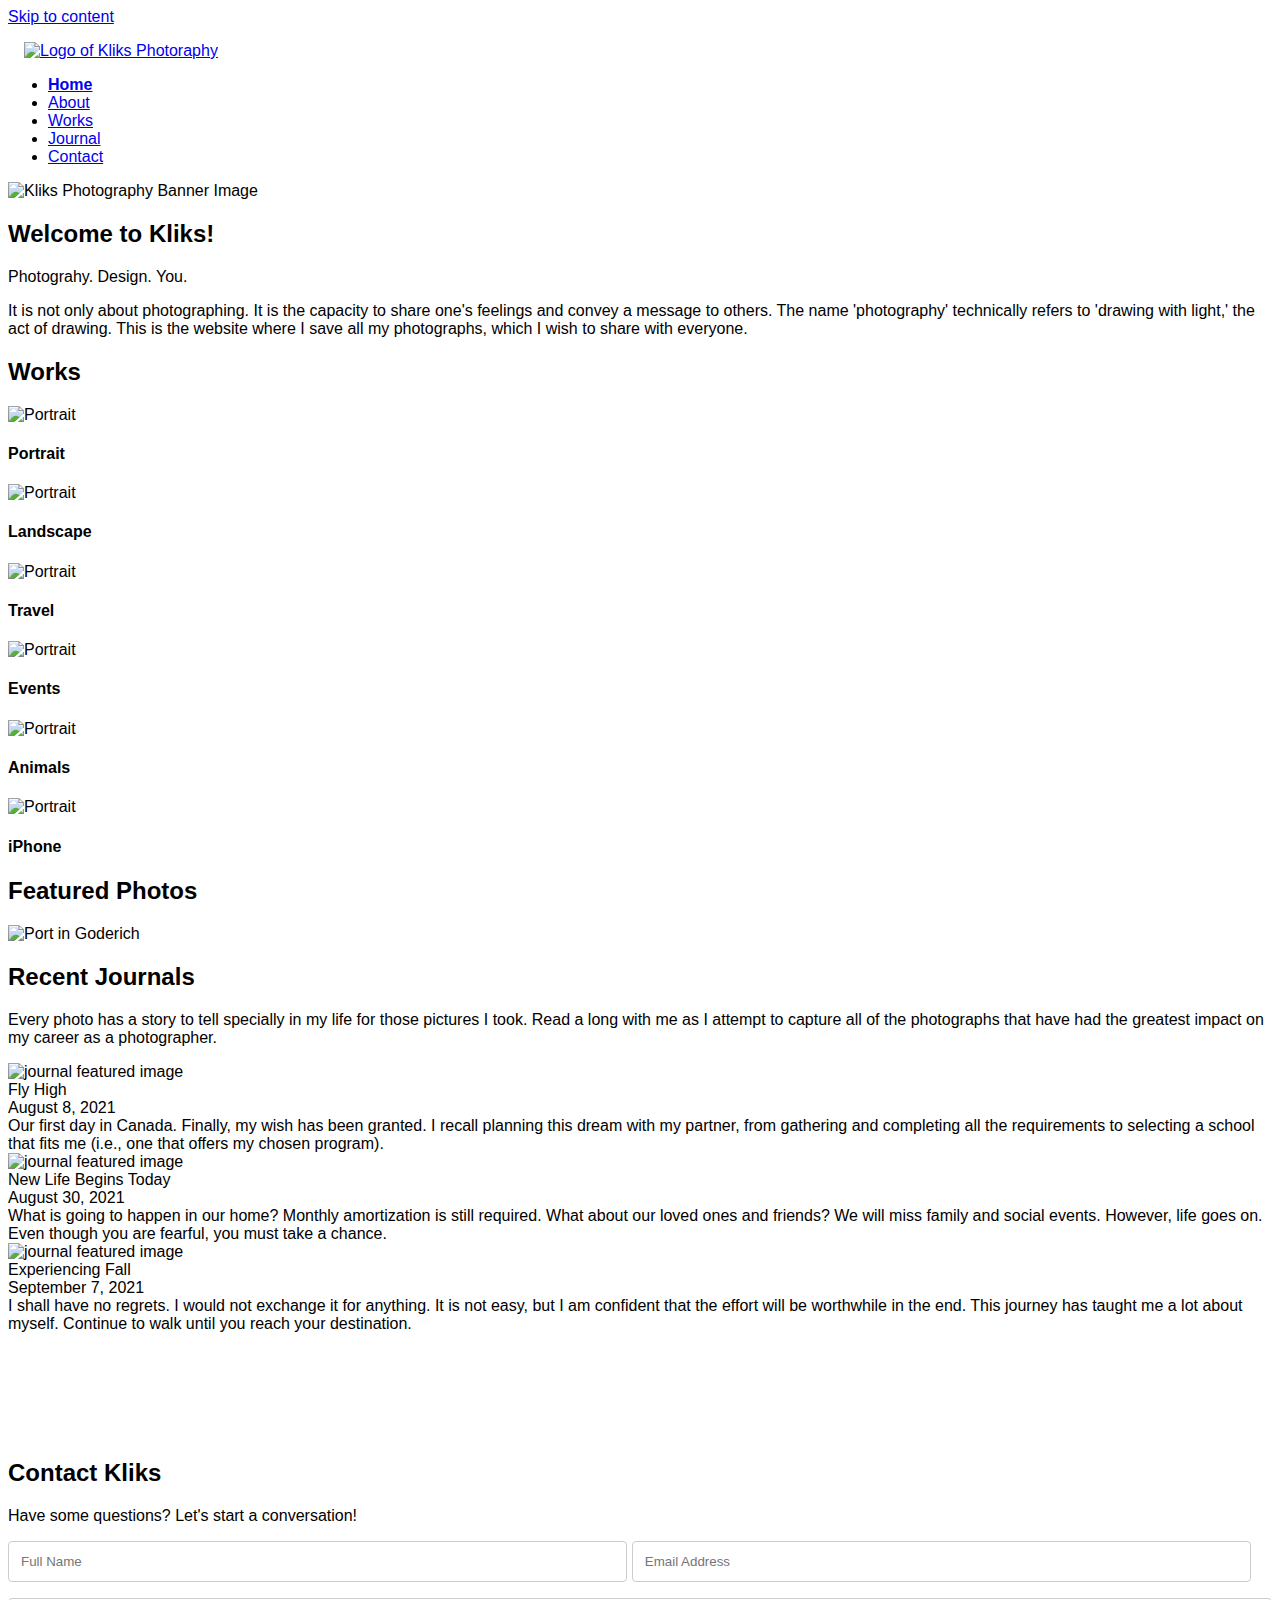
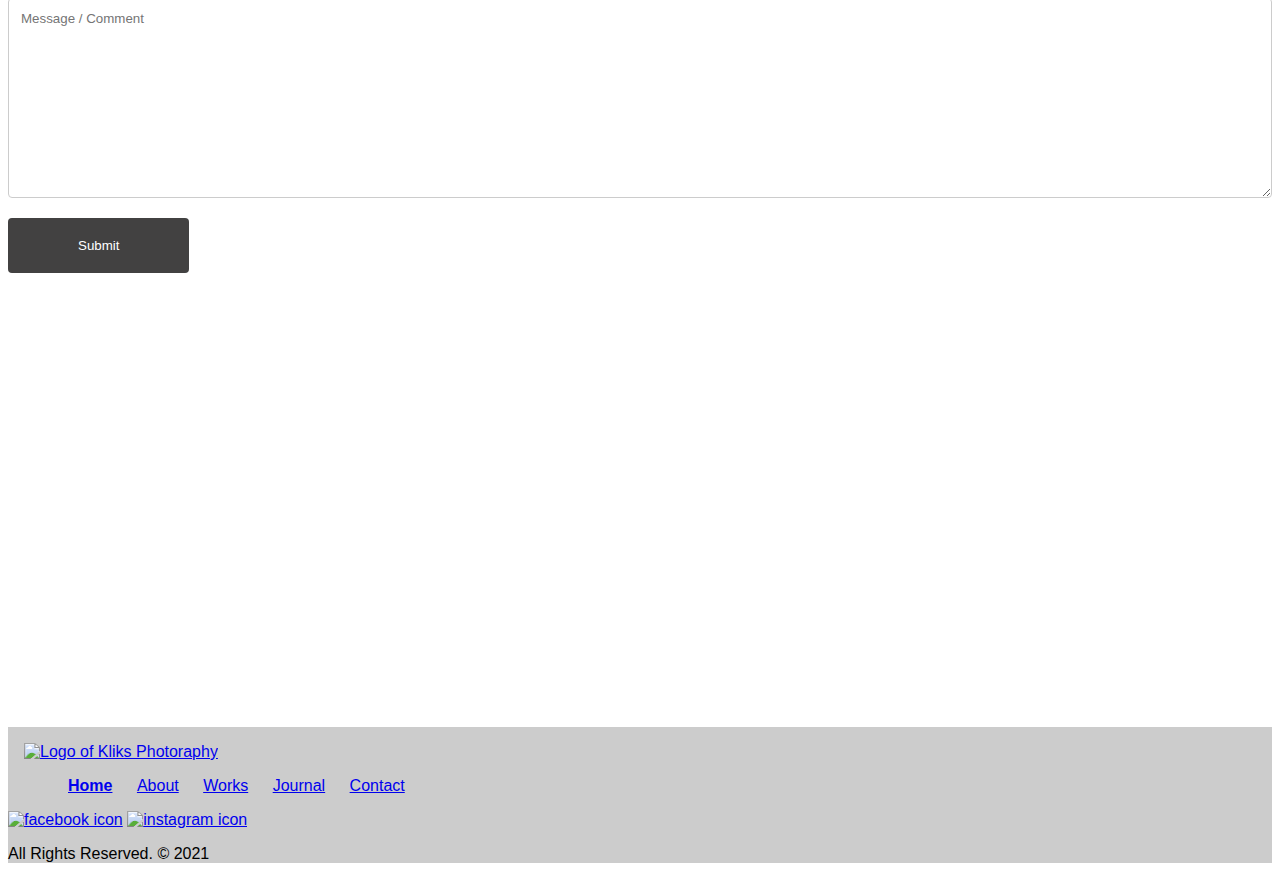
==== commit 1c222e12: "updating index page structure" ====
--- a/index.html
+++ b/index.html
@@ -12,19 +12,18 @@
 <body class="site homepage">
     <h1 class="hidden">Welcome to Kliks!</h1>
     <a class="skip-link screen-reader-text" href="#content">Skip to content</a>
-
     <header class="head grid">
-        <div class="logo"> <a href="kliksphotography.com"> <img src="assets/logo/kliks_logo.jpg" class="logo-img" alt="Logo of Kliks Photoraphy"> </a></div>
+        <div class="logo"> <a href="kliksphotography.com"> <img src="assets/logo/kliks-logo.svg" class="logo-img" alt="Logo of Kliks Photoraphy"> </a></div>
         <nav class="nav gcol-3-2" aria-label="Main site navigation">
             <h2 class="hidden">Main Navigation</h2>
             <nav class="main-nav-container" aria-label="Main Navigation">
                 <h3 class="hidden">Main Navigation</h3>
                 <ul class="main-nav-ul">
-                    <li><b><a href="">Home</a></b></li>
-                    <li><a href="#">About</a></li>
-                    <li><a href="">Works</a></li>
-                    <li><a href="">Journal</a></li>
-                    <li><a href="">Contact</a></li>
+                    <li><b><a class="active bold-nav" href="index.html">Home</a></b></li>
+                    <li><a href="about.html" target="_blank">About</a></li>
+                    <li><a href="works.html" target="_blank">Works</a></li>
+                    <li><a href="journal.html" target="_blank">Journal</a></li>
+                    <li><a href="contactus.html" target="_blank">Contact</a></li>
                 </ul>
             </nav>
         </nav>
@@ -33,7 +32,7 @@
     <main id="content" class="grid">
         <section class="hero homepage-hero">
             <div class="hero-img grid gcol-1-4">
-                <img class="gcol-1 grow-1" src="images/banner_homepage.jpg">
+                <img class="gcol-1 grow-1" src="images/banner_homepage.jpg" alt="Kliks Photography Banner Image">
                 <div class="gcol-1 grow-1 banner-text homepage-text">
                     <h2>Welcome to Kliks!</h2>
                     <p>Photograhy. Design. You.</p>    
@@ -43,7 +42,7 @@
         <section class="about">
             <div class="grid grid-column-3-inner">
                 <h2 class="hidden">Overview of the website</h2>
-                <p class="gcol-2">It is not only about photographing. It is the capacity to share one's feelings and convey a message to others. The name 'photography' technically refers to 'drawing with light,' the act of drawing. This is the website where I save all my photographs, which I wish to share with everyone. </p>
+                <p class="gcol-2 margin-p">It is not only about photographing. It is the capacity to share one's feelings and convey a message to others. The name 'photography' technically refers to 'drawing with light,' the act of drawing. This is the website where I save all my photographs, which I wish to share with everyone. </p>
             </div>
         </section>
         <section class="works">
@@ -73,7 +72,6 @@
                     <img src="images/thumbnail_iPhone.jpg" alt="Portrait">
                     <h4 class="work-title">iPhone</h4>
                 </div>
-
             </div>
         </section>
         <section class="featured-photos">
@@ -83,26 +81,26 @@
         <section class="featured-photos">
             <div class="gcol-2 sections-title-container">
                 <h2 class="sections-title with-subtext">Recent Journals</h2>
-                <p>Every photo has a story to tell specially in my life for those pictures I took. Read a long with me as I attempt to capture all of the photographs that have had the greatest impact on my career as a photographer.</p>
+                <p class="gcol-2">Every photo has a story to tell specially in my life for those pictures I took. Read a long with me as I attempt to capture all of the photographs that have had the greatest impact on my career as a photographer.</p>
             </div>
             <div class="gcol-2 grid journals">
                 <div class="journal-item">
                     <img src="images/journal_photo1.jpg" alt="journal featured image">
                     <div class="title">Fly High</div>
                     <div class="date">August 8, 2021</div>
-                    <div class="description">Lorem ipsum dolor sit amet consectetur adipisicing elit. Illo libero assumenda blanditiis consectetur aperiam tempore porro dolore unde adipisci obcaecati quam, iste a sunt itaque inventore quae! Porro, consequuntur nemo.</div>
+                    <div class="description">Our first day in Canada. Finally, my wish has been granted. I recall planning this dream with my partner, from gathering and completing all the requirements to selecting a school that fits me (i.e., one that offers my chosen program). </div>
                 </div>
                 <div class="journal-item">
                     <img src="images/journal_photo2.jpg" alt="journal featured image">
                     <div class="title">New Life Begins Today</div>
                     <div class="date">August 30, 2021</div>
-                    <div class="description">Lorem ipsum dolor sit amet consectetur adipisicing elit. Illo libero assumenda blanditiis consectetur aperiam tempore porro dolore unde adipisci obcaecati quam, iste a sunt itaque inventore quae! Porro, consequuntur nemo.</div>
+                    <div class="description">What is going to happen in our home? Monthly amortization is still required. What about our loved ones and friends? We will miss family and social events. However, life goes on. Even though you are fearful, you must take a chance. </div>
                 </div>
                 <div class="journal-item">
                     <img src="images/journal_photo3.jpg" alt="journal featured image">
                     <div class="title">Experiencing Fall</div>
                     <div class="date">September 7, 2021</div>
-                    <div class="description">Lorem ipsum dolor sit amet consectetur adipisicing elit. Illo libero assumenda blanditiis consectetur aperiam tempore porro dolore unde adipisci obcaecati quam, iste a sunt itaque inventore quae! Porro, consequuntur nemo.</div>
+                    <div class="description">I shall have no regrets. I would not exchange it for anything. It is not easy, but I am confident that the effort will be worthwhile in the end. This journey has taught me a lot about myself. Continue to walk until you reach your destination.</div>
                 </div>
             </div>
         </section>
@@ -111,12 +109,12 @@
         <section class="footer-upper">
             <div class="sections-title-container grow-1 gcol-2">
                 <h2 class="sections-title with-subtext">Contact Kliks</h2>
-                <p class="section-title-subtext">Have some questions? Let's start a conversarion!</p>
+                <p class="section-title-subtext">Have some questions? Let's start a conversation!</p>
             </div>
             <div class="grid gcol-2 grow-2 grid-column-2">
                 <h3 class="hidden">Contact Form</h3>
                 <div class="contact-form">
-                    <form action="" method="POST" enctype="text/plain" class="grid grid-column-2">
+                    <form action="contact-form" method="POST" enctype="text/plain" class="grid grid-column-2">
                         <input name="fullName" type="text" placeholder="Full Name" class="col-half">
                         <input name="emailAddress" type="text" placeholder="Email Address" class="col-half">
                         <div class="gcol-1-2">
@@ -127,33 +125,30 @@
                 </div>
                 <iframe src="https://www.google.com/maps/embed?pb=!1m18!1m12!1m3!1d186905.53562996848!2d-81.38870447590803!3d42.94879559486237!2m3!1f0!2f0!3f0!3m2!1i1024!2i768!4f13.1!3m3!1m2!1s0x882ef20ea88d9b0b%3A0x28c7d7699a056b95!2sLondon%2C%20ON!5e0!3m2!1sen!2sca!4v1636772631624!5m2!1sen!2sca" width="600" height="450" style="border:0;" allowfullscreen="" loading="lazy"></iframe>
             </div>
-            
         </section>
         <section class="grow-2 footer-bottom grid-column-3">
-            <h2 class="hidden">Footer</h3>
+            <h2 class="hidden">Footer</h2>
             <div>
-                <a href="kliksphotography.com"> <img src="assets/logo/kliks_logo.jpg" class="logo-img" alt="Logo of Kliks Photoraphy"> </a> 
+                <a href="kliksphotography.com"> <img src="assets/logo/kliks-logo.svg" class="logo-img" alt="Logo of Kliks Photoraphy"> </a> 
             </div>
             <nav class="main-nav-container">
                 <h3 class="hidden">Footer Navigation</h3>
                 <ul class="main-nav-ul footer-nav-ul">
-                    <li><b><a href="">Home</a></b></li>
-                    <li><a href="">About</a></li>
-                    <li><a href="">Works</a></li>
-                    <li><a href="">Journal</a></li>
-                    <li><a href="">Contact</a></li>
+                    <li><b><a href="index.html" target="_blank">Home</a></b></li>
+                    <li><a href="about.html" target="_blank">About</a></li>
+                    <li><a href="works.html" target="_blank">Works</a></li>
+                    <li><a href="journal.html" target="_blank">Journal</a></li>
+                    <li><a href="contactus.html" target="_blank">Contact</a></li>
                 </ul>
             </nav>
             <div class="privacy-statement">
                 <div class="social-icons">
-                    <a href="/"><img src="assets/icons/fb_icon.jpg" alt="facebook icon"></a>
-                    <a href="/"><img src="assets/icons/ig_icon.jpg" alt="instagram icon"></a>
+                    <a href="https://www.facebook.com/KliksP" target="_blank"><img src="assets/icons/fb_icon.jpg" alt="facebook icon"></a>
+                    <a href="https://www.instagram.com/_kliks/" target="_blank"><img src="assets/icons/ig_icon.jpg" alt="instagram icon"></a>
                 </div>
                 <p>All Rights Reserved. © 2021</p>
             </div>
-            
         </section>
     </footer>
-    
 </body>
 </html>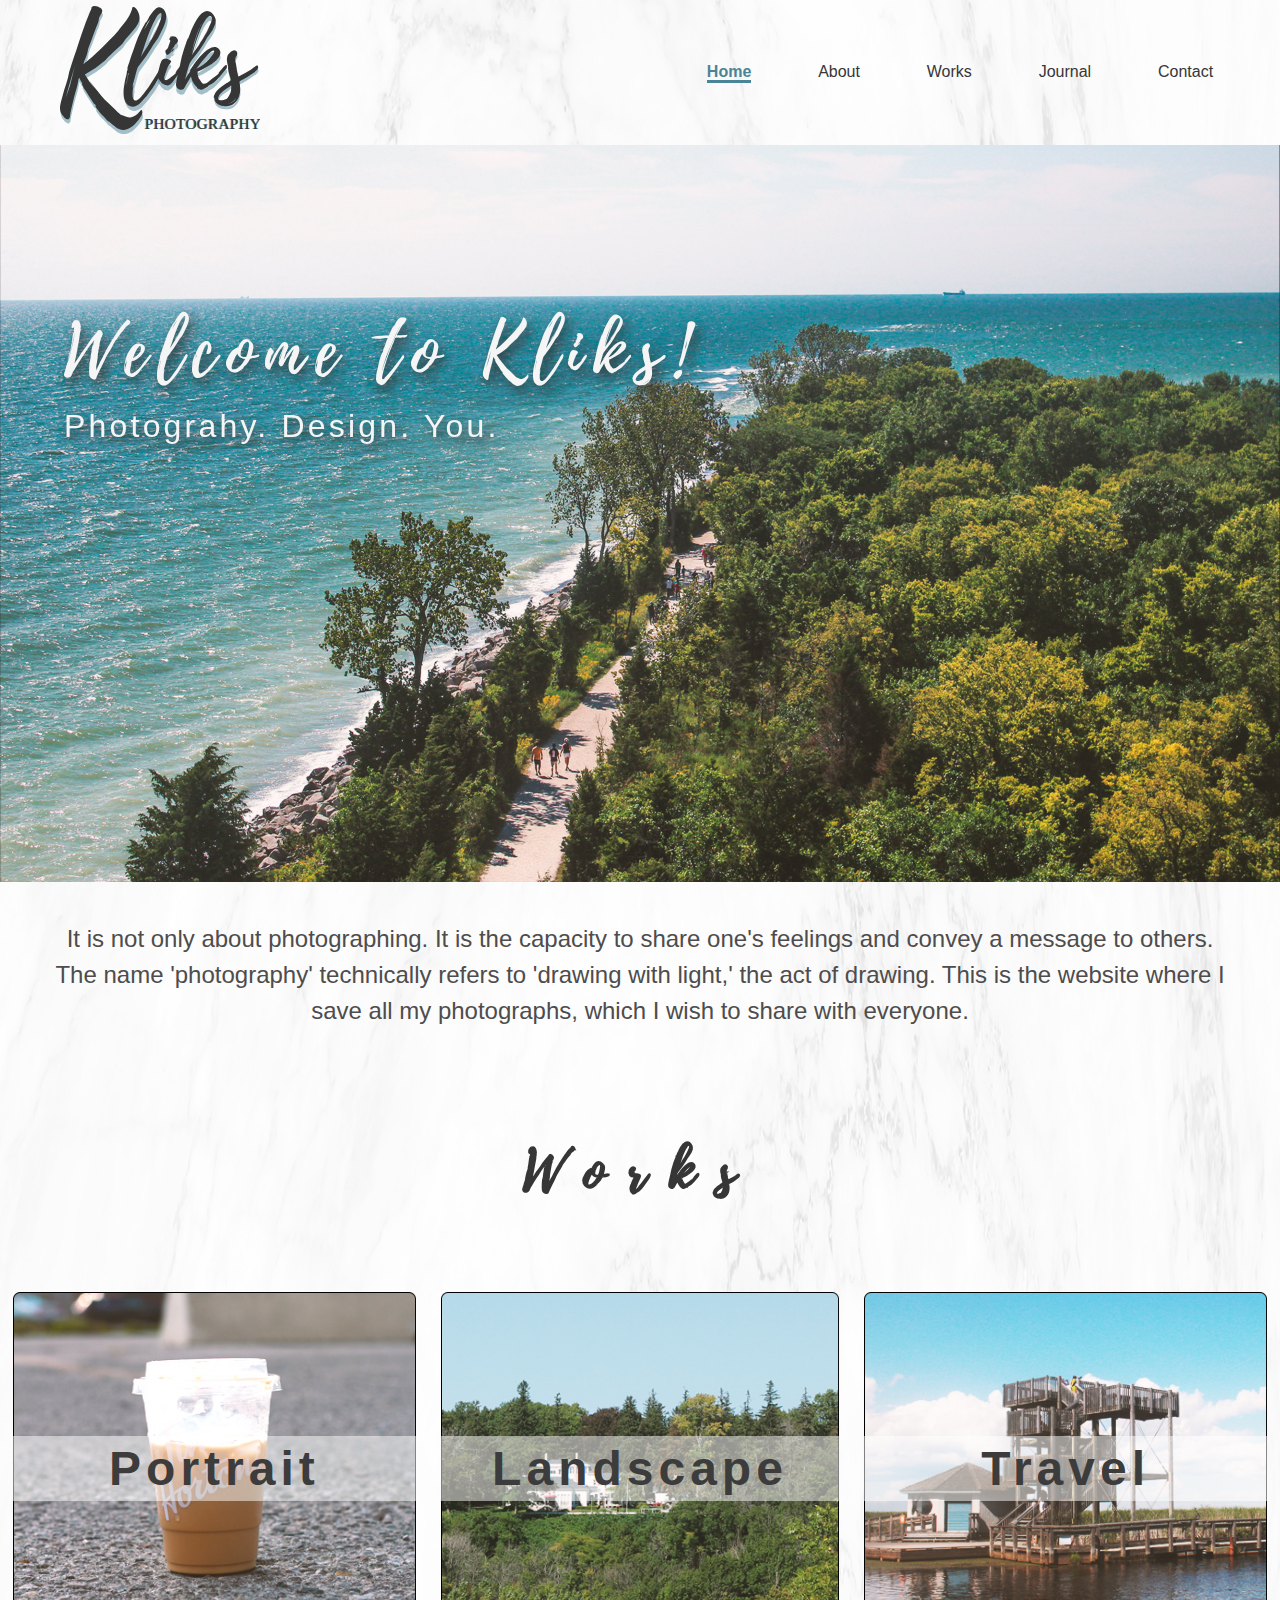
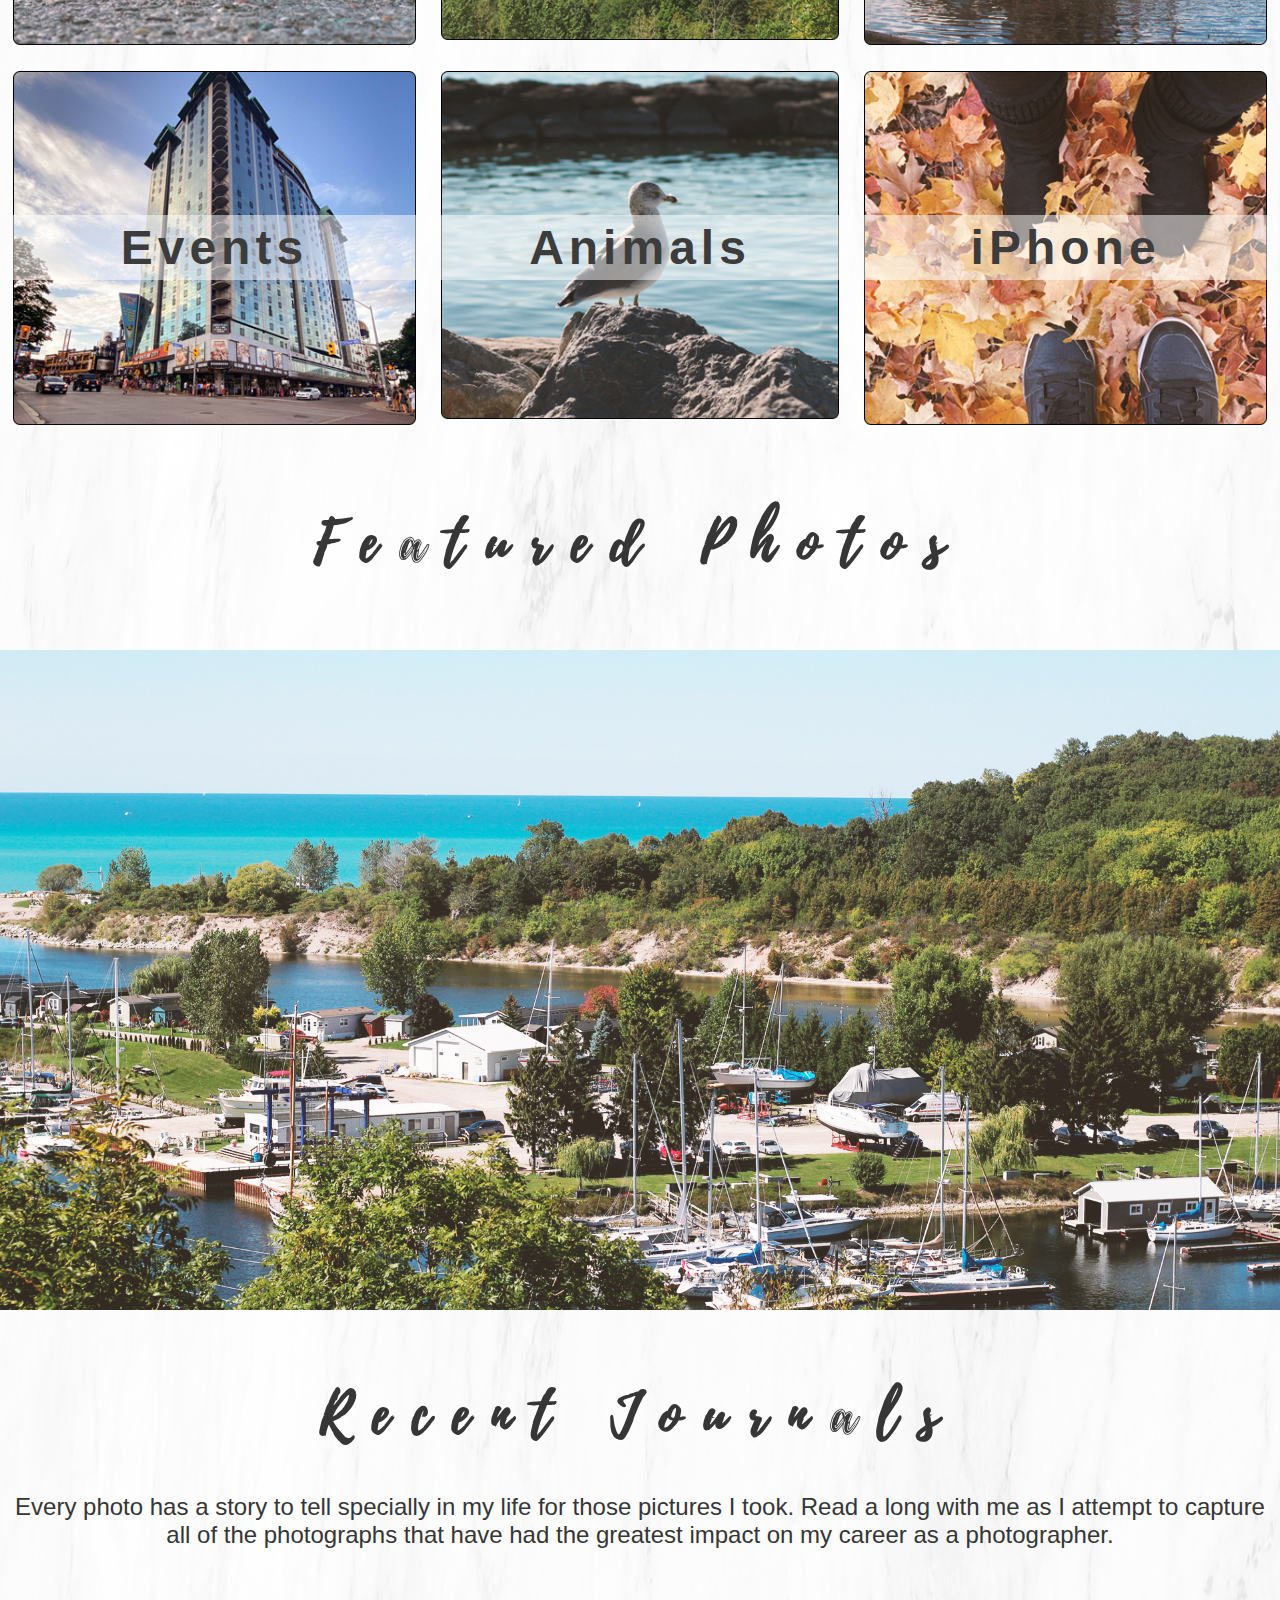
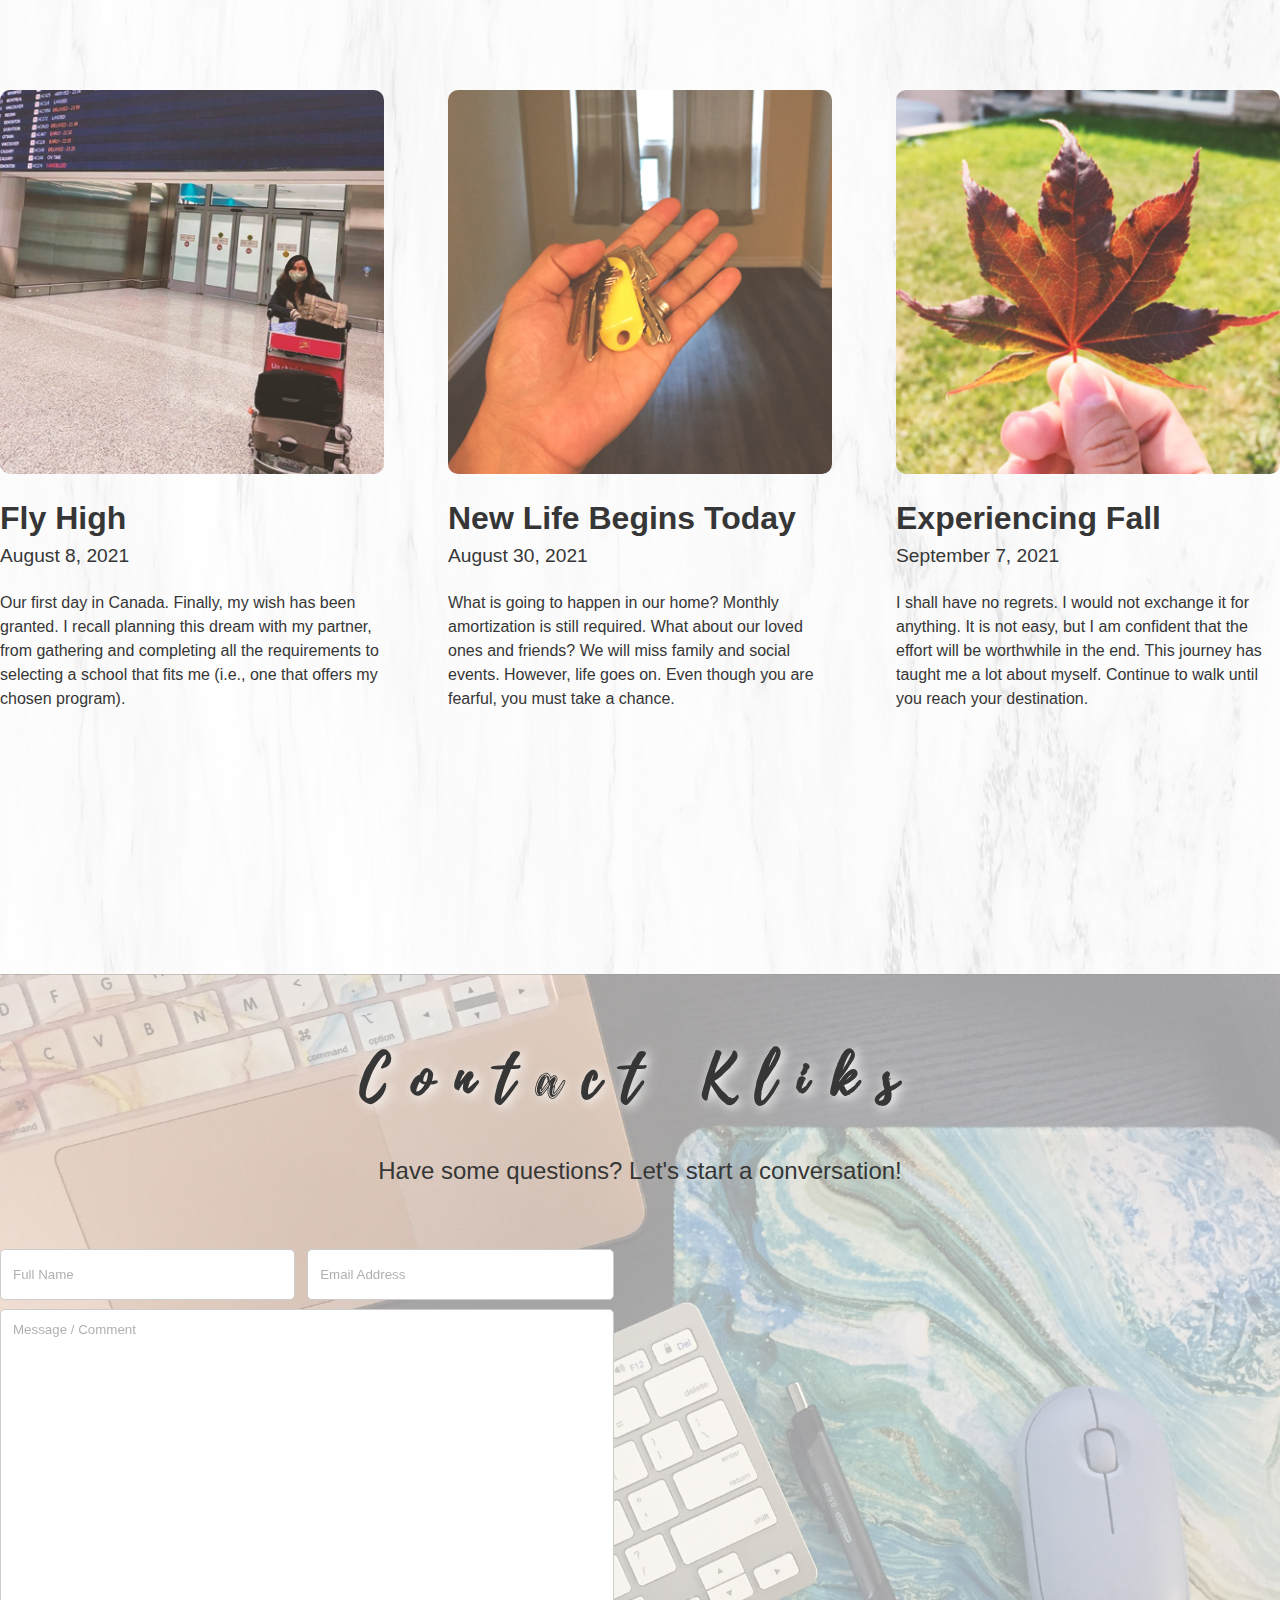
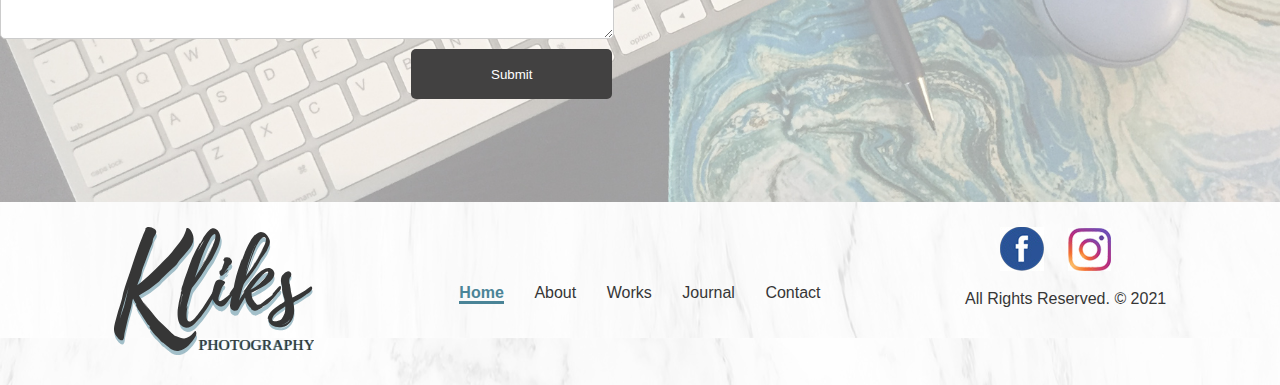
==== commit 07941bad: "updating README.MD, and 5 pages" ====
--- a/index.html
+++ b/index.html
@@ -13,13 +13,13 @@
     <h1 class="hidden">Welcome to Kliks!</h1>
     <a class="skip-link screen-reader-text" href="#content">Skip to content</a>
     <header class="head grid">
-        <div class="logo"> <a href="kliksphotography.com"> <img src="assets/logo/kliks-logo.svg" class="logo-img" alt="Logo of Kliks Photoraphy"> </a></div>
+        <div class="logo"> <a href="index.html"> <img src="assets/logo/kliks-logo.svg" class="logo-img" alt="Logo of Kliks Photoraphy"> </a></div>
         <nav class="nav gcol-3-2" aria-label="Main site navigation">
             <h2 class="hidden">Main Navigation</h2>
             <nav class="main-nav-container" aria-label="Main Navigation">
                 <h3 class="hidden">Main Navigation</h3>
                 <ul class="main-nav-ul">
-                    <li><b><a class="active bold-nav" href="index.html">Home</a></b></li>
+                    <li><a class="active bold-nav" href="index.html">Home</a></li>
                     <li><a href="about.html" target="_blank">About</a></li>
                     <li><a href="works.html" target="_blank">Works</a></li>
                     <li><a href="journal.html" target="_blank">Journal</a></li>
@@ -129,12 +129,12 @@
         <section class="grow-2 footer-bottom grid-column-3">
             <h2 class="hidden">Footer</h2>
             <div>
-                <a href="kliksphotography.com"> <img src="assets/logo/kliks-logo.svg" class="logo-img" alt="Logo of Kliks Photoraphy"> </a> 
+                <a href="index.html"> <img src="assets/logo/kliks-logo.svg" class="logo-img" alt="Logo of Kliks Photoraphy"> </a> 
             </div>
             <nav class="main-nav-container">
                 <h3 class="hidden">Footer Navigation</h3>
                 <ul class="main-nav-ul footer-nav-ul">
-                    <li><b><a href="index.html" target="_blank">Home</a></b></li>
+                    <li><a class="active" href="index.html" target="_blank">Home</a></li>
                     <li><a href="about.html" target="_blank">About</a></li>
                     <li><a href="works.html" target="_blank">Works</a></li>
                     <li><a href="journal.html" target="_blank">Journal</a></li>
--- a/css/main.css
+++ b/css/main.css
@@ -1,439 +1,751 @@
-
-/* --------------------------------- Generic CSS --------------------------------- */
+/*
+Style Name: Site Build 
+Description: Final Integration Project
+Author: Dianne Karla Trabuco
+Version: 1.0
+Tags: Let's Build Something!
+*/
+
+/*--------------------------------------------------------------
+Accessibility
+--------------------------------------------------------------*/
+
+/* Text meant only for screen readers */
+.screen-reader-text {
+	clip: rect(1px, 1px, 1px, 1px);
+	position: absolute !important;
+	height: 1px;
+	width: 1px;
+	overflow: hidden;
+}
+
+.screen-reader-text:hover,
+.screen-reader-text:active,
+.screen-reader-text:focus {
+	background-color: #f1f1f1;
+	border-radius: 3px;
+	box-shadow: 0 0 2px 2px rgba(0, 0, 0, 0.6);
+	clip: auto !important;
+	color: #21759b;
+	display: block;
+	font-size: 14px;
+	font-weight: bold;
+	height: auto;
+	left: 5px;
+	line-height: normal;
+	padding: 15px 23px 14px;
+	text-decoration: none;
+	top: 5px;
+	width: auto;
+	z-index: 100000; /* Above WP toolbar */
+}
+
+/* ___________________________________________
+
+       CSS Guide
+___________________________________________ */
+
+/* 01. General Styles
+       - Reset
+       - Global
+         - General
+         - Sections
+         - Floats
+         - Brand Colors
+         - Font Awesome                       
+    02. CSS Grid
+    03. Site Header
+       - Header
+       - Nav
+    04. Footer
+    05. Hero
+       - Image
+       - Title
+    06. Gallery
+    07. Contact Form
+    08. Hompage
+    09. About Page
+    10. Works Page
+    11. Contact Us Page
+    12. Journal Page
+                     
+/* _____________________________________
+
+/* _____________________________________
+
+   01. General Styles
+   _____________________________________ */
+
+/* -------------
+  Reset
+-------------*/
+
+/* -------------
+  End Reset
+-------------*/
+
+body {
+    margin: 0;
+    padding: 0;
+    color: #363636;
+    font-family: "Open sans", sans-serif;
+}
+
+
+/*-- Homepage - Custom BG --*/
+
+body.homepage {
+    background-image: url("../assets/bg-images/body_default.jpg")
+}
+
+h1, h2, h3, h4, p {
+    margin: 0;
+    padding: 0;
+}
+
+input, textarea {
+    display: block;
+    margin: 0;
+    padding: 0;
+}
+
+/* -------------
+Global
+-------------*/
+
+/*------------ General ------------*/
 
 .hidden {
-    display: none;
-}
-
- @font-face {
-    font-family: "banner-main-font";
-    src: url("../assets/PlaylistScript.otf");
-  }
-
- body {
-     font-family: "Open sans", sans-serif;
-}
-
-a:visited {
-   color:rgb(66, 65, 65);
-}
-
-
-.col-half{
-   display: inline-block;
-   width: 49%;
-   vertical-align: middle;
-}
-
-.col-30{
-   display: inline-block;
-   width: 32%;
-   vertical-align: middle;
-}
-
-
-.txt-center{
-   text-align: center;
-}
-
-/* --------------------------------- Header --------------------------------- */
-
-.logo-con {
-    display: inline-block;
-    width: 200px;
-    height: 130px;
-    margin-left: 3em;
-}
-
- .logo-img {
-    padding-top: 1em;
-    padding-left: 1em;
-    width: 150px;
-    height: 90px;
-}
-
- .header-nav {
+    display: none !important;
+}
+
+.margin-left-5{
+    margin-left: 5px;
+}
+
+.margin-right-5{
+    margin-right: 5px;
+}
+
+.padding-0{
+    padding: 0;
+}
+
+/* .bold-nav-list {
+    font-family: "brand-font-bold" !important;
+} */
+
+/*-- Sections --*/
+
+.sections-title-container{
+    padding: 5% 0;
+    text-align: center;
+}
+
+.sections-title{
+    text-align: center;
+    padding: 5% 0px;
+    letter-spacing: .4em;
+    font-family: 'brand-font';
+    filter: drop-shadow(3px 2px 6px #fff);
+    color: #363636;
+    font-size: 3.5em;
+}
+
+.sections-title.with-subtext{
+    padding: 0;
+}
+
+.sections-title-container p{
+    font-family: "Open sans", sans-serif;
+    letter-spacing: normal;
+    text-align: center;
+    font-size: 1.5em;
+    margin-top: 35px;
+}
+
+/*------------ End General ------------*/
+
+/*------------ Floats ------------*/
+
+/*------------ End Floats ------------*/
+
+/*------------ Brand Colours ------------*/
+
+
+/*------------ End Brand Colours ------------*/
+
+/*------------ Fonts ------------*/
+
+@font-face {
+    font-family: "brand-font";
+    src: url("../assets/fonts/PlaylistScript.otf");
+}
+
+/* @font-face {
+    font-family: "brand-font-regular";
+    src: url("../assets/fonts/OpenSans-Regular.ttf");
+}
+
+@font-face {
+    font-family: "brand-font-bold";
+    src: url("../assets/fonts/OpenSans-Bold.ttf");
+} */
+
+/*------------ End Fonts ------------*/
+
+/* _____________________________________
+
+02. CSS Grid
+_____________________________________ */
+
+/*------------ Grid Items ------------*/
+
+@supports (grid-area: auto) {
+
+    .site {
+        max-width: none;
+    }
+
+    .grid, .grid > *{
+        display: grid;
+    }
+
+    /*-- Register Grid Templates --*/
+
+    header{
+        grid-template-columns: 1fr repeat(2, minmax(auto, 20em)) 1fr;
+    }
+
+    main > *, footer > * {
+        grid-template-columns: 1fr repeat(1, minmax(auto, 80em)) 1fr;
+    }
+
+    .grid-column-2{
+        grid-template-columns: 1fr repeat(1, minmax(auto, 50%));
+    }
+
+    .grid-column-3{
+        grid-template-columns: 1fr repeat(1, minmax(auto, 33%)) 1fr;
+    }
+
+    .grid-column-3-inner{
+        grid-template-columns: 1fr repeat(1, minmax(auto, 80%)) 1fr;
+        grid-column: 2;
+    }
+
+    .grid-column-3-large-mid{
+        grid-template-columns: 1fr repeat(1, minmax(auto, 50%)) 1fr;
+    }
+
+    .grid-column-4{
+        grid-template-columns: 1fr repeat(2, minmax(auto, 15em)) 1fr;
+        gap: 6.7em;
+    }
+    
+    /*-- Register Grid Row --*/
+
+    .grow-1{
+        grid-row: 1;
+    }
+
+    .grow-2{
+        grid-row: 2;
+    }
+
+    /*-- Register Grid Column --*/
+
+    .gcol-1{
+        grid-column: 1;
+    }
+
+    .gcol-2{
+        grid-column: 2;
+        /* grid-column: 3; */
+    }
+
+    /*-- Register Grid Column & Span --*/
+
+    .gcol-1-2 {
+        grid-column: 1 / span 2;
+    }
+
+    .gcol-1-3 {
+        grid-column: 1 / span 3;
+    }
+
+    .gcol-1-4{
+        grid-column: 1 / span 4;
+    }
+
+    .gcol-2-2{
+        grid-column: 2 / span 2;
+    }
+
+    .gcol-2-3 {
+        grid-column: 2 / span 3;
+    }
+
+    .gcol-3-2 {
+        grid-column: 3 / span 2;
+    }
+
+
+    /*------------ End Grid Items ------------*/
+
+
+    /* _____________________________________
+
+    03. Site Header
+    _____________________________________ */
+
+    .logo{
+        vertical-align: middle;
+        justify-content: space-evenly;
+        padding: 2% 0;
+    }
+
+    .logo-img {
+        width: 200px;
+    }
+
+
+    /*------------ Start Nav Styling ------------*/
+
+    .main-nav-container {
+        margin: auto 0;
+    }
+    
+    .main-nav-ul{
+        justify-content: space-evenly;
+        display: flex;
+        padding: 0;
+
+    }
+
+    .main-nav-ul li {
+        list-style: none;
+    }
+    
+    .main-nav-ul a {
+        text-decoration: none;
+        color: #363636;
+        /* font-family: "brand-font-regular"; */
+    }
+
+    .main-nav-ul li .active {
+        border-bottom: 3px solid #4a8497;
+        font-weight: bold;
+        color: #4a8497;
+    }
+
+    .main-nav-ul a:hover {
+        border-bottom: 3px solid #4a8497;
+    }
+
+
+    /*------------- End Site Header ------------*/
+
+    /* _____________________________________
+
+    04. Footer
+    _____________________________________ */
+
+    .footer-upper {
+        background-image: url("../assets/bg-images/footer_default.jpg");
+        background-size: cover;
+    }
+
+    .footer-upper{
+        padding-bottom: 8%;
+    }
+    
+    .footer-upper .grid-column-2{
+        gap: 2%;
+    }
+
+    .footer-bottom{
+        padding: 2% 0;
+        text-align: center;
+    }
+
+    .social-icons{
+        padding-bottom: 15px;
+    }
+
+    .social-icons img{
+        padding-right: 20px;
+    }
+
+    .social-icons img:hover {
+        cursor: pointer;
+    }
+
+    /* _____________________________________
+
+    05. Hero
+    _____________________________________ */
+
+    .hero .banner-text{
+        align-self:  flex-start;
+        justify-self: start;
+    }
+
+    .hero-img img {
+        width: 100%;
+    }
+
+    /*-- Homepage --*/
+
+    .homepage-hero .hero-img .homepage-text {
+        color: whitesmoke;
+        margin: 12% 5% 0;
+    }
+
+    .homepage-hero .hero-img .homepage-text h2{
+        font-weight: normal;
+        font-size: 4.5em;
+        letter-spacing: .15em;
+        font-family: "brand-font";
+        filter: drop-shadow(4px 6px 6px #363636);
+    }
+
+    .homepage-hero .hero-img .homepage-text p{
+        letter-spacing: .10em;
+        font-size: 2em;
+        filter: drop-shadow(4px 6px 6px #363636);
+    }
+
+    .margin-p {
+        margin: 0 -80px 0 -80px !important;
+    }
+
+    /*-- About --*/
+
+    .about-hero{
+        min-height: 600px;
+    }
+    
+    .about-hero .hello-there-text {
+        font-family: "brand-font";
+        filter: drop-shadow(4px 6px 6px #fff);
+        color: #363636;
+        text-align: center;
+        font-size: 14em;
+        font-weight: 100;
+        letter-spacing: .10em;
+        margin: auto;
+        padding-top: 8%;
+     }
+
+    /*-- Works --*/
+
+    .works-hero{
+        padding-bottom: 5%;
+    }
+
+    .works-hero .works-text{
+        align-self:  flex-end !important;
+        justify-self: end !important;
+        background-image: url("../assets/bg-images/works_banner_text.jpg");
+        background-repeat: no-repeat;
+        background-size: cover;
+        margin-bottom: -55px;
+        padding: 0 40px 0 60px;
+        border-radius: 5px !important;
+    }
+  
+
+    /*------------ End Hero ------------*/
+
+
+    /* _____________________________________
+
+    06. Gallery
+    _____________________________________ */
+
+    /*-- About --*/
+
+    .gallery img{
+        margin-bottom: 8px;
+        border-radius: 10px;
+        width: 100%;
+    }
+
+    .dianne-gallery {
+        grid-template-columns: repeat(auto-fill, minmax(50%, 1fr));
+    }
+
+    .kliks-gallery > img:last-child{
+        grid-row-start: 1;
+        grid-row-end: 2;
+        grid-column: 3;
+        padding: 40% 0;
+    }
+
+    /*-- Works --*/
+
+    .works-gallery .main-image{
+        grid-row: 1;
+        margin: 3% 0 5%;
+    }
+
+    .works-gallery .arrow{
+        align-self: center;
+        grid-row: 1;
+        font-size: 8em;
+        z-index: 9;
+        font-weight: bold;
+    }
+
+    .works-gallery .arrow-left{
+        grid-column: 1;
+        justify-content: flex-start;
+        margin-left: 20%;
+    }
+
+    .works-gallery .arrow-right{
+        grid-column: 3;
+        justify-content: flex-end;
+        margin-right: 20%;
+    }
+
+    .works-gallery-thumbnails{
+        grid-row-start: 3;
+        padding-bottom: 8%;
+    }
+
+
+    /* _____________________________________
+
+    07. Contact Form
+    _____________________________________ */
+
+    /*-- Default Form - Footer --*/
+
+    .contact-form form {
+        gap: 10px;
+    }
+
+    textarea {
+        width: 100%;
+        margin-bottom: 10px;
+    }
+    
+    input[type=text], select, textarea {
+        padding: 12px;
+        border: 1px solid #ccc;
+        border-radius: 5px;
+        box-sizing: border-box;
+        font-family: inherit;
+    }
+        
+    input[type=submit] {
+        background-color:rgb(66, 65, 65);
+        color: white;
+        border: none;
+        border-radius: 5px;
+        width: fit-content;
+        padding: 15px 80px;
+        margin-left: 411px;
+    }
+
+    input[type=text]::placeholder {
+        color: #636363;
+        opacity: 50%;
+    }
+
+    textarea::placeholder {
+        color: #636363;
+        opacity: 50%;
+    }
+ 
+    input[type=submit]:hover {
+        background-color: #636363;
+    }
+
+    /*-- Contact Us Page --*/
+
+    .main-contactus .contact-form input, .main-contactus .contact-form textarea{
+        font-size: 1.5em;
+    }
+
+    .main-contactus .contact-form input {
+        margin-bottom: 15px;
+    }
+
+    .main-contactus .contact-form textarea {
+        margin-bottom: 30px;
+    }
+
+    .main-contactus .contact-form input[type=submit] {
+        padding: 15px 120px;
+        margin: 0 auto;
+    }
+
+    /* _____________________________________
+
+    08. Homepage
+    _____________________________________ */
+
+    .about{
+        font-size: 1.5em;
+        line-height: 1.5;
+        color: #4e4c4c;
+        text-align: center;
+        padding: 3% 0;
+    }
+
+    .work-items{
+        grid-column: 2;
+        grid-row: 2;
+    }
+
+    .work-items .item {
+        border-radius: .5em;
+        margin: 3%;
+        min-height: 320px;
+        grid-template-columns: 1fr;
+    }
+
+    .work-items .item img{
+        width: 100%;
+        grid-column: 1;
+        grid-row: 1;
+    }
+
+    .work-items .item .work-title {
+        text-align: center;
+        color:#3c3c3c;
+        background-color: rgba(255,255,255, .5);
+        padding: 5px;
+        margin: auto;
+        width: 100%;
+        box-sizing: border-box;
+        font-size: 3em;
+        letter-spacing: 5px;
+        grid-column: 1;
+        grid-row: 1;
+    }
+    
+    .featured-photos{
+        padding-bottom: 0px !important;
+    }
+    
+    .featured-banner {
+        grid-column: 1 / span 3;
+        width: 100%
+    }
+
+    
+    /* _____________________________________
+
+    09. About Page
+    _____________________________________ */
+
+    .main-about{
+        background-image: url("../assets/bg-images/about_default.jpg");
+        background-size: cover;
+    }
+     
+    .about-me-text{
+        grid-auto-rows: minmax(min-content, max-content);
+    }
+    
+    .about-me-text .meet-dianne-text {
+        font-size: 1.3em;
+        text-align: center;
+        padding: 0 5%;
+        line-height: 1.8;
+    }
+
+    .about-me-text .meet-dianne-text p{
+        padding: 15px 0;
+    }
+
+    .about-dianne, .about-kliks{
+        padding: 6%;
+    }
+
+    .about-kliks{
+        padding-top: 0;
+    }
+    
+    /* _____________________________________
+
+    10. Works Page
+    _____________________________________ */
+
+    .works-category{
+        justify-content: center;
+    }
+
+    .works-category li {
+        font-size: 1.5em;
+        padding-right: 45px;
+        list-style: disc;
+    }
+
+    /* _____________________________________
+
+    11. Contact Us Page
+    _____________________________________ */
+
+    .main-contactus{
+        background-image: url("../assets/bg-images/contactus_default.jpg");
+        background-size: cover;
+        /* padding-bottom: 6%; */
+    }
+
+    .pin-icon{
+        width: 200px;
+        margin-bottom: 10px;
+        text-align: center;
+    }
+
+    .address-text{
+        font-size: 3.0em !important;
+        margin-top: 4%;
+        line-height: 1.3;
+    }
+
+
+    /* _____________________________________
+
+    12. Journal Page
+    _____________________________________ */
+
+    .main-journal{
+        background-image: url("../assets/bg-images/journal_default.jpg");
+        background-size: cover;
+    }
+
+    .journals{
+        grid-template-columns: 1fr repeat(2, minmax(auto, 30%));
+        gap:5%;
+        padding: 6% 0 20%;
+    }
+
+    .journal-item{
+        line-height: 1.5;
+        margin-bottom: 2%;
+    }
+
+    .journal-item .title{
+        font-size: 2em;
+        font-weight: bold;
+    }
+
+    .journal-item .date{
+        font-size: 1.2em;
+        margin-bottom: 20px;
+    }
+    
+    .journal-item img{
+        width: 100%;
+        margin-bottom: 20px;
+        border-radius: 10px;
+    }
+  
    
-    display: inline-block;
-    width: 80%;
-    height: 100px;
-    vertical-align: top;
-    margin-top: 30px;
-}
-
- .header-nav-ul {
-    float: right;
-}
-
- .header-nav-ul li {
-    display: inline-block;
-    margin-left: 20px;
-}
-
-/* --------------------------------- Footer --------------------------------- */
-
-footer{
-   margin-top: 10%;
-}
-
-.contact-con {
-   padding: 20px 40px;
-   vertical-align: top;
-   padding-bottom: 40px;
-}
-
-.contact-text {
-   letter-spacing: .25em;
-   margin-top: 2em;
-   font-family: 'banner-main-font';
-   font-size: 1.9em;
-}
-textarea {
-   width: 100%;
-   height: 200px;
-}
-
-input[type=text], select, textarea {
-   padding: 12px;
-   border: 1px solid #ccc;
-   border-radius: 4px;
-   box-sizing: border-box;
-   margin-bottom: 16px;
-   font-family: inherit;
-}
-   
-input[type=submit] {
-   background-color:rgb(66, 65, 65);
-   color: white;
-   border: none;
-   border-radius: 4px;
-   padding: 20px 70px;
-}
-   
-input[type=submit]:hover {
-   background-color:lightgray;
-}
-
-.footer-container {
-   padding: 50px;
-   background-color: #e6e6e6;
-}
-
-.footer-bottom{
-   background-color: #cccccc;
-}
-
-.logo-footer-img {
-   margin: 50px 3em;
-   width: 150px;
-   height: 90px;
-}
-.footer-nav {
-   vertical-align: top;
-}
-
-.footer-nav-ul li {
-   display: inline-block;
-   margin-left: 20px;
-}
-
-
-/* --------------------------------- Homepage --------------------------------- */
-
-.banner-img-con {
-    width: 100%;
-    height: 700px;
- }
-
- .banner-text-main {
-    position: absolute;
-    font-family: "banner-main-font";
-    font-weight: normal;
-    font-size: 4em;
-    left: 80px;
-    bottom: 260px;
-    letter-spacing: .10em;
- }
-
- .banner-sub-text {
-    position: absolute;
-    left: 80px;
-    bottom: 280px;
-    letter-spacing: .10em;
-    font-size: 1.10em;
- }
-
- span {
-    color:rgba(0,0,0, .2)
-  }
-
- .works-con {
-    width: 1400px;
-    height: 850px;
-    /*background-color: gray;*/
- }
-
- .works-title {
-    letter-spacing: .50em;
-    display: inline-block;
-    margin-left: 21em;
-    margin-top: 3em;
-    font-family: 'banner-main-font';
-    font-size: 1.9em;
-}
-
- .portrait-con {
-    background-color: rgb(159, 159, 159);
-    width: 250px;
-    height: 250px;
-    margin: 2.5em 60px;
-    border: .05em solid rgb(66, 65, 65);
-    padding: 1em 2em;
-    border-radius: .50em;
-}
-
- .portrait-text {
-    color: white;
-    vertical-align: text-bottom;
-    text-align: center;
-    vertical-align: text-bottom;
-    background-color: rgba(0,0,0, .2);
-}
-
- .landscape-con{
-    background-color: rgb(159, 159, 159);
-    width: 250px;
-    height: 250px;
-    margin-left: 560px;
-    margin-top: -324px;
-    border: .05em solid rgb(66, 65, 65);
-    padding: 1em 2em;
-    border-radius: .50em;
- }
-
- .landscape-text {
-    color: white;
-    vertical-align: text-bottom;
-    text-align: center;
-    vertical-align: text-bottom;
-    background-color: rgba(0,0,0, .2);
-}
-
- .travel-con{
-    background-color: rgb(159, 159, 159);
-    width: 250px;
-    height: 250px;
-    margin-left: 1040px;
-    margin-top: -284px;
-    border: .05em solid rgb(66, 65, 65);
-    padding: 1em 2em;
-    border-radius: .50em;
- }
-
- .travel-text {
-    color: white;
-    vertical-align: text-bottom;
-    text-align: center;
-    vertical-align: text-bottom;
-    background-color: rgba(0,0,0, .2);
-}
-
- .events-con {
-    background-color: rgb(159, 159, 159);
-    width: 250px;
-    height: 250px;
-    margin: 2.5em 60px;
-    border: .05em solid rgb(66, 65, 65);
-    padding: 1em 2em;
-    border-radius: .50em;
-}
-
- .events-text {
-    color: white;
-    vertical-align: text-bottom;
-    text-align: center;
-    vertical-align: text-bottom;
-    background-color: rgba(0,0,0, .2);
-}
-
- .animals-con{
-    background-color: rgb(159, 159, 159);
-    width: 250px;
-    height: 250px;
-    margin-left: 560px;
-    margin-top: -324px;
-    border: .05em solid rgb(66, 65, 65);
-    padding: 1em 2em;
-    border-radius: .50em;
- }
-
- .animals-text {
-    color: white;
-    vertical-align: text-bottom;
-    text-align: center;
-    vertical-align: text-bottom;
-    background-color: rgba(0,0,0, .2);
-}
-
- .iphone-con{
-    background-color: rgb(159, 159, 159);
-    width: 250px;
-    height: 250px;
-    margin-left: 1040px;
-    margin-top: -284px;
-    border: .05em solid rgb(66, 65, 65);
-    padding: 1em 2em;
-    border-radius: .50em;
- }
-
- .iphone-text {
-    color: white;
-    vertical-align: text-bottom;
-    text-align: center;
-    vertical-align: text-bottom;
-    background-color: rgba(0,0,0, .2);
-}
-
- .featured-con {
-    width: 1400px;
-    height: 850px;
-    /*background-color: lightslategray*/
-}
-
-.featured-text {
-   letter-spacing: .25em;
-   display: inline-block;
-   margin-left: 18em;
-   margin-top: 5em;
-   font-family: 'banner-main-font';
-   font-size: 1.9em;
-}
-
-.featured-banner {
-   width: 100%;
-   height: 700px;
-}
-
-.journal-parent {
-   /* background-color:rgb(159, 159, 159); */
-   width: 1400px;
-   height: 850px;
-
-}
-
-.journal-text {
-   letter-spacing: .25em;
-   display: inline-block;
-   margin-left: 21em;
-   margin-top: 6em;
-   font-family: 'banner-main-font';
-   font-size: 1.9em;
-}
-
-.journal {
-   margin-top: 20px;
-   height: 250px;
-   width: 250px;
-   background-size: cover;
-   background-repeat: no-repeat;
-   background-position: center;
-   align-content: center;
-   border-radius: .50em;
-}
-
-.journal-container{
-   display: inline-block;
-   margin-right: 100px;
-}
-
-.journal-container-01 {
-  margin-left: 430px;
-}
-
-
-.journal-01 {
-   background-image: url("../images/journal_one.jpeg");
-      /* width: 250px;
-      height: 250px;
-      margin-left: 15em;
-      margin-top: 1em;
-      border-radius: .50em; */
-}
-
-.journal-text-01 {
-   text-align: justify;
-   width: 240px;
-   height: 10px;
-   
-}
-
-.journal-02 {
-   background-image: url("../images/journal_two.jpeg");
-   /* width: 250px;
-   height: 250px;
-   margin-left: 52em;
-   margin-top: -48em;
-   border-radius: .50em; */
-}
-   
-
-.journal-text-02 {
-   text-align: justify;
-   width: 240px;
-   height: 10px;
- 
-}
-
-
-/* --------------------------------- About Page --------------------------------- */
-
-
-.hello-there-text {
-   /* background-color: burlywood; */
-   font-family: "banner-main-font";
-   text-align: center;
-   font-size: 10em;
-   font-weight:100;
-   letter-spacing: .10em;
-}
-
-.hello-there-con {
-   width: 100%;
-   height: 210px;
-   margin-top: 100px;
-}
-
-.about-page-main-text {
-   text-decoration:rgb(77, 77, 77);
-   text-align: center;
-   margin-bottom: 100px;
-}
-
-.about-titles {
-   text-align: center;
-   font-size: 40px;
-   text-decoration:rgb(77, 77, 77);
-   font-weight: lighter;
-}
-
-.about-dianne-page {
-   background-color:wheat;
-   display: inline-block;
-   width: 100%;
-   height: 900px;
-}
-
-.meet-dianne-text {
-   height: 300px;
-   padding: 50px;
-   box-sizing: border-box;
-}
-
-.dianne-gallery {
-   background-color: #f7f7f7;
-   vertical-align: top;
-}
-
-.dianne-gallery img{
-   max-width: 31%;
 }